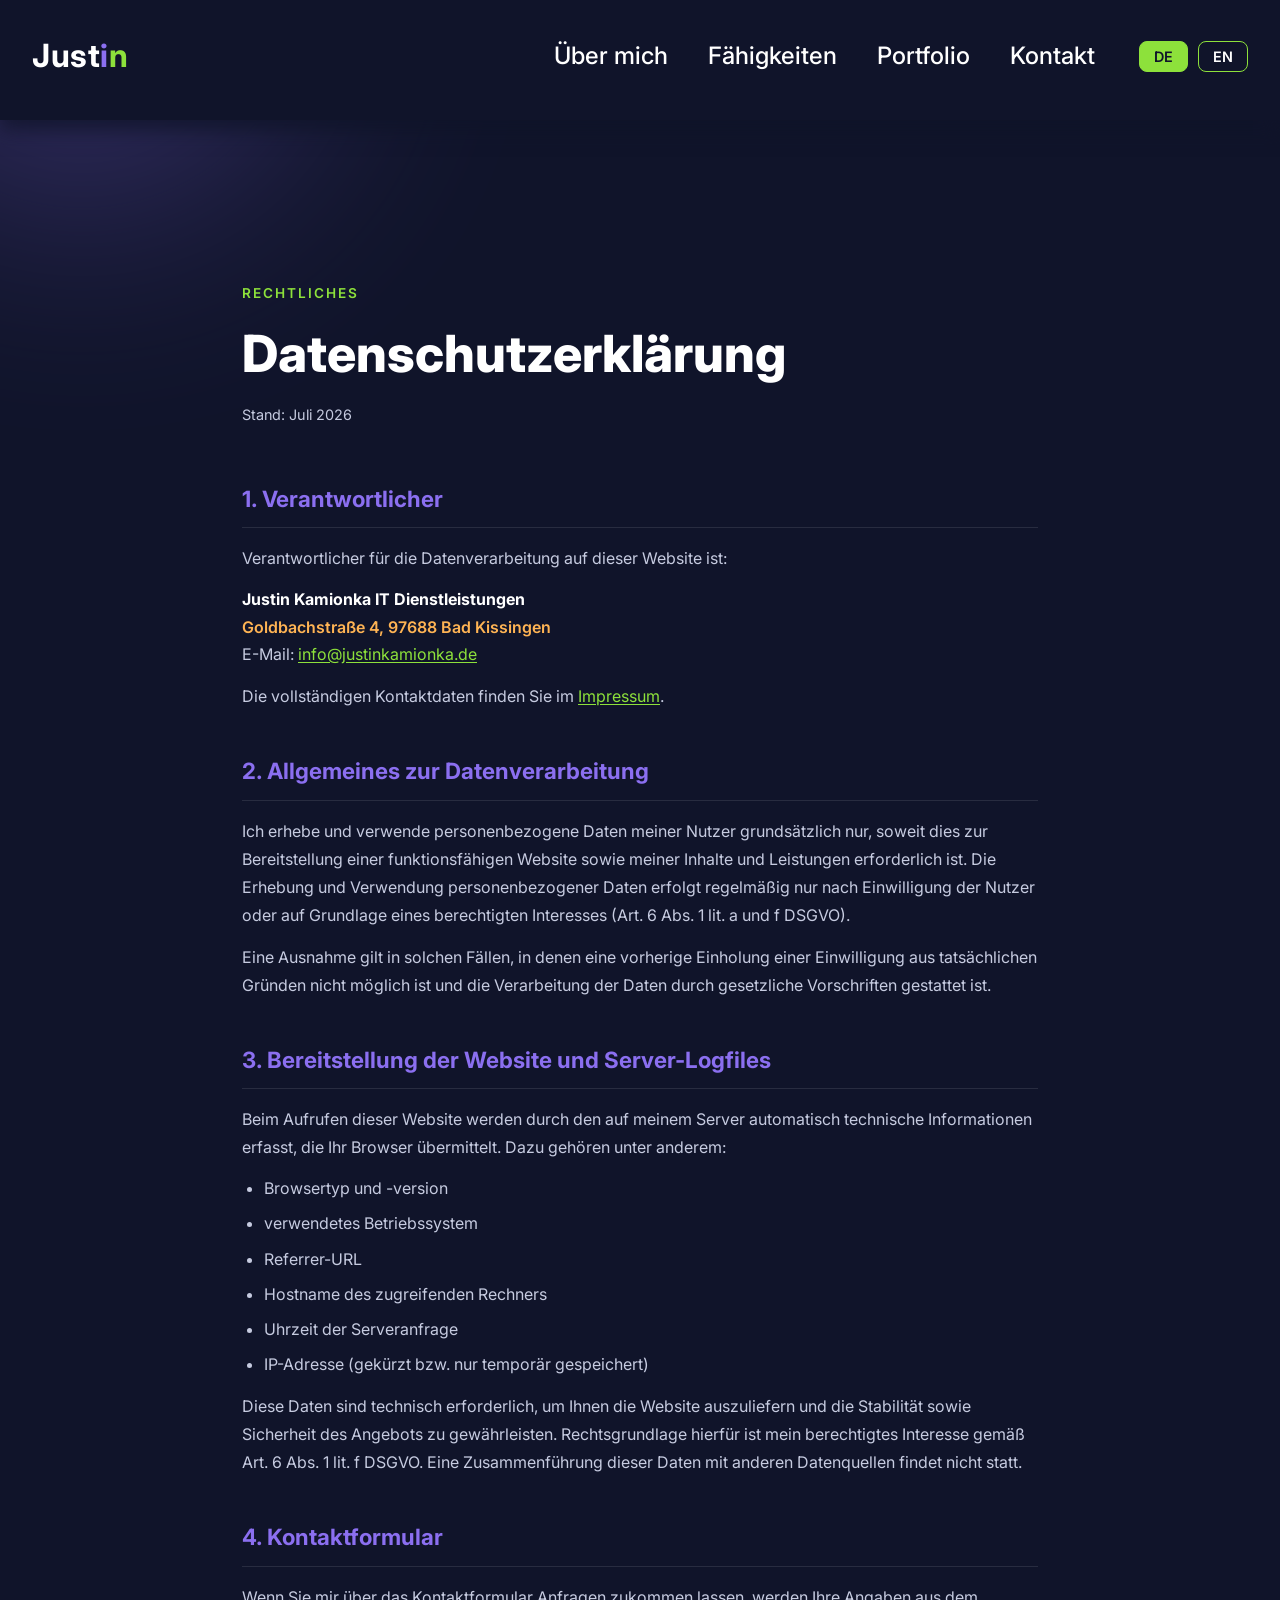
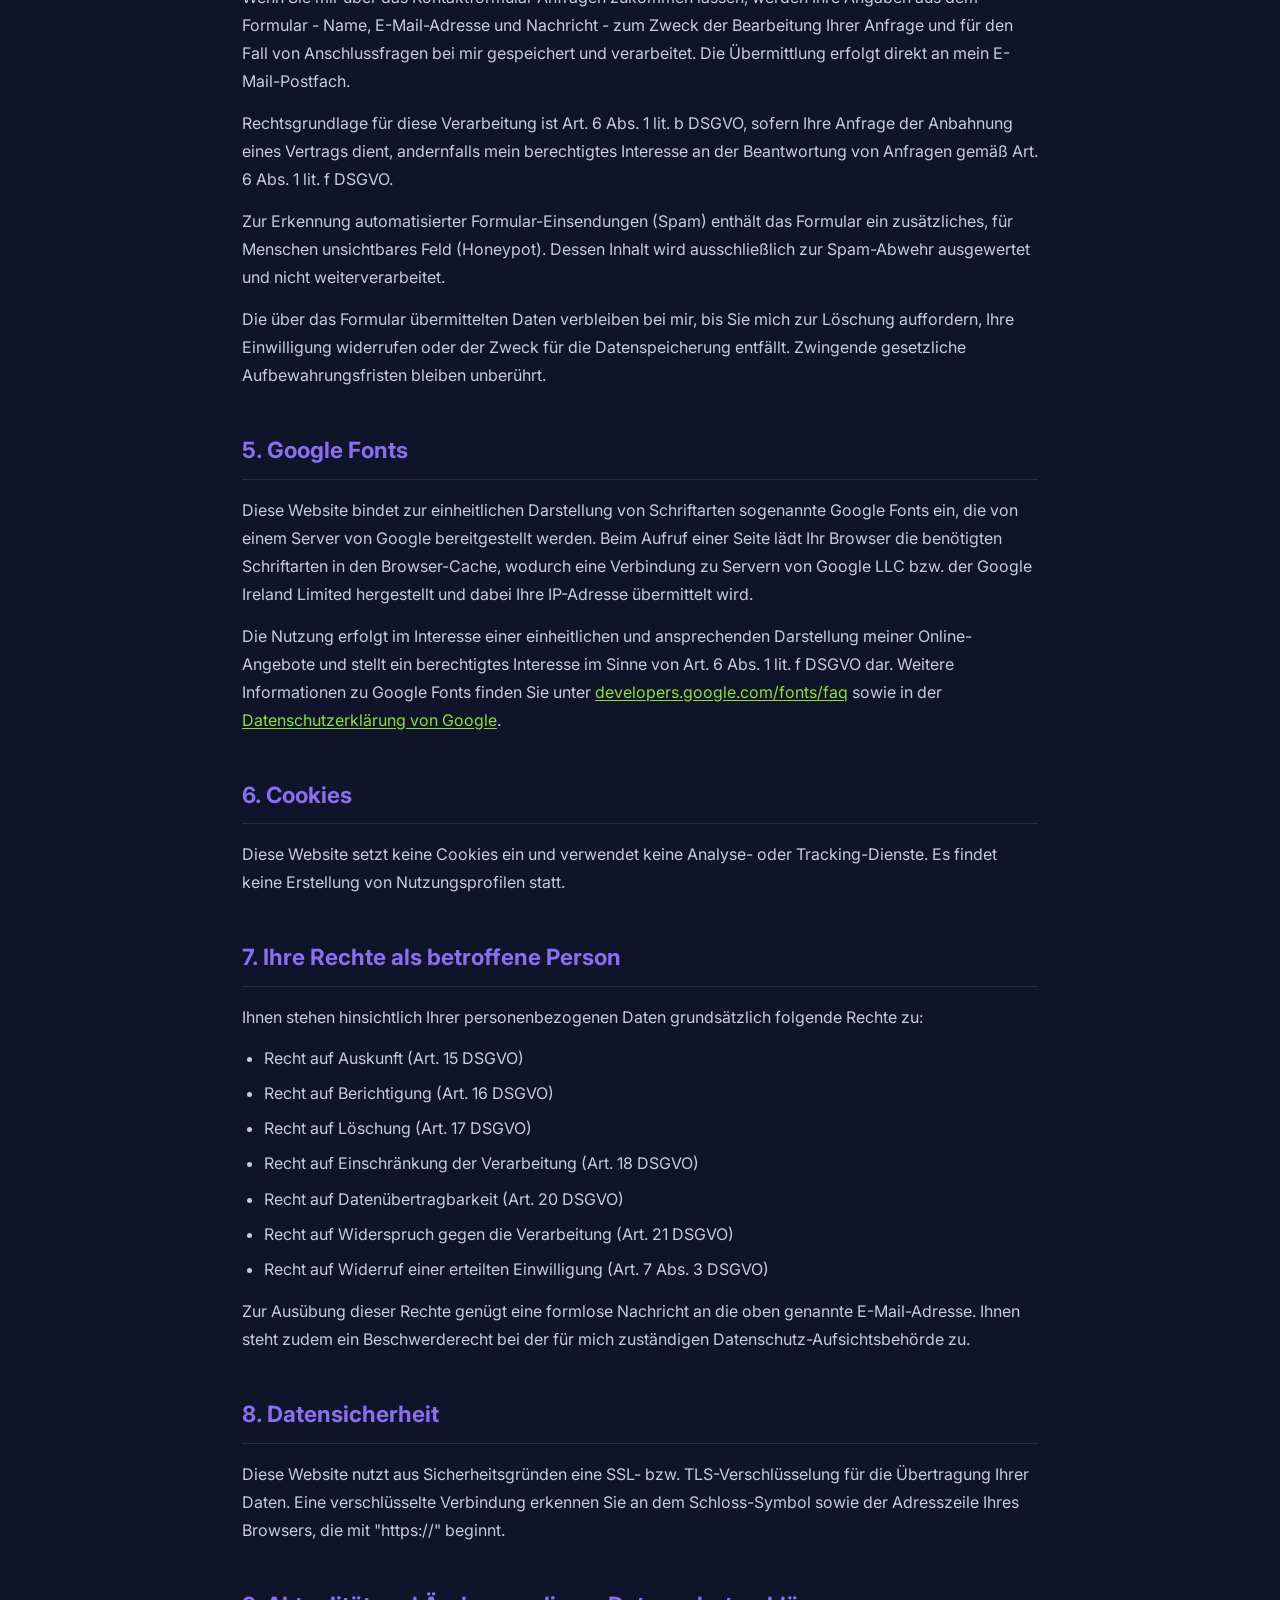
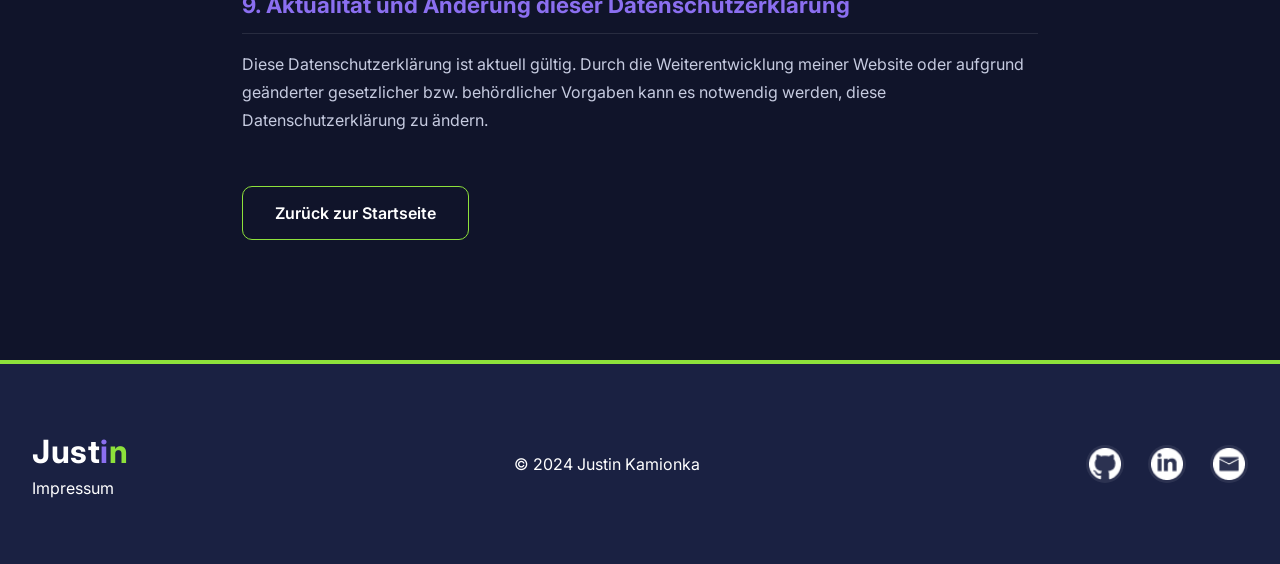
==== datenschutz.html @ 7a836f45 "Add Impressum and Datenschutz text and Layout" ====
<!doctype html>
<html lang="de">
  <head>
    <meta charset="UTF-8" />
    <meta name="viewport" content="width=device-width, initial-scale=1.0" />
    <title>Datenschutzerklärung - Justin Kamionka</title>

    <link rel="preconnect" href="https://fonts.googleapis.com" />
    <link rel="preconnect" href="https://fonts.gstatic.com" crossorigin />
    <link
      href="https://fonts.googleapis.com/css2?family=Inter:wght@400;500;600;700;800&display=swap"
      rel="stylesheet"
    />

    <link rel="stylesheet" href="./css/style.css" />
    <link rel="stylesheet" href="./css/animation.css" />
    <link rel="stylesheet" href="./css/respo.css" />
    <link rel="stylesheet" href="./css/legal.css" />

    <script src="./js/main.js" defer></script>
  </head>
  <body>
    <header class="navbar">
      <div class="container nav-inner">
        <div class="nav-left">
          <a class="logo" href="./index.html#home"
            >Just<span class="logo-i">i</span
            ><span class="logo-accent">n</span></a
          >

          <nav class="nav-links">
            <a href="./index.html#about">Über mich</a>
            <a href="./index.html#skills">Fähigkeiten</a>
            <a href="./index.html#portfolio">Portfolio</a>
            <a href="./index.html#contact">Kontakt</a>
          </nav>
        </div>

        <div class="lang-switch">
          <button class="lang-btn active" data-lang="de">DE</button>
          <button class="lang-btn" data-lang="en">EN</button>
        </div>
      </div>
    </header>

    <section class="legal">
      <div class="legal-glow"></div>

      <div class="legal-container">
        <div class="legal-header">
          <span class="legal-eyebrow">Rechtliches</span>
          <h1>Datenschutzerklärung</h1>
          <p class="legal-updated">Stand: Juli 2026</p>
        </div>

        <div class="legal-section">
          <h2>1. Verantwortlicher</h2>
          <p>Verantwortlicher für die Datenverarbeitung auf dieser Website ist:</p>
          <address class="legal-address">
            <strong>Justin Kamionka IT Dienstleistungen</strong><br />
            <span class="legal-placeholder">Goldbachstraße 4, 97688 Bad Kissingen</span><br />
            E-Mail:
            <a href="mailto:info@justinkamionka.de">info@justinkamionka.de</a>
          </address>
          <p>
            Die vollständigen Kontaktdaten finden Sie im
            <a href="./impressum.html">Impressum</a>.
          </p>
        </div>

        <div class="legal-section">
          <h2>2. Allgemeines zur Datenverarbeitung</h2>
          <p>
            Ich erhebe und verwende personenbezogene Daten meiner Nutzer
            grundsätzlich nur, soweit dies zur Bereitstellung einer
            funktionsfähigen Website sowie meiner Inhalte und Leistungen
            erforderlich ist. Die Erhebung und Verwendung personenbezogener
            Daten erfolgt regelmäßig nur nach Einwilligung der Nutzer oder auf
            Grundlage eines berechtigten Interesses (Art. 6 Abs. 1 lit. a und
            f DSGVO).
          </p>
          <p>
            Eine Ausnahme gilt in solchen Fällen, in denen eine vorherige
            Einholung einer Einwilligung aus tatsächlichen Gründen nicht
            möglich ist und die Verarbeitung der Daten durch gesetzliche
            Vorschriften gestattet ist.
          </p>
        </div>

        <div class="legal-section">
          <h2>3. Bereitstellung der Website und Server-Logfiles</h2>
          <p>
            Beim Aufrufen dieser Website werden durch den auf meinem Server
            automatisch technische Informationen erfasst, die Ihr Browser
            übermittelt. Dazu gehören unter anderem:
          </p>
          <ul>
            <li>Browsertyp und -version</li>
            <li>verwendetes Betriebssystem</li>
            <li>Referrer-URL</li>
            <li>Hostname des zugreifenden Rechners</li>
            <li>Uhrzeit der Serveranfrage</li>
            <li>IP-Adresse (gekürzt bzw. nur temporär gespeichert)</li>
          </ul>
          <p>
            Diese Daten sind technisch erforderlich, um Ihnen die Website
            auszuliefern und die Stabilität sowie Sicherheit des Angebots
            zu gewährleisten. Rechtsgrundlage hierfür ist mein berechtigtes
            Interesse gemäß Art. 6 Abs. 1 lit. f DSGVO. Eine Zusammenführung
            dieser Daten mit anderen Datenquellen findet nicht statt.
          </p>
        </div>

        <div class="legal-section">
          <h2>4. Kontaktformular</h2>
          <p>
            Wenn Sie mir über das Kontaktformular Anfragen zukommen lassen,
            werden Ihre Angaben aus dem Formular - Name, E-Mail-Adresse und
            Nachricht - zum Zweck der Bearbeitung Ihrer Anfrage und für den
            Fall von Anschlussfragen bei mir gespeichert und verarbeitet.
            Die Übermittlung erfolgt direkt an mein E-Mail-Postfach.
          </p>
          <p>
            Rechtsgrundlage für diese Verarbeitung ist Art. 6 Abs. 1 lit. b
            DSGVO, sofern Ihre Anfrage der Anbahnung eines Vertrags dient,
            andernfalls mein berechtigtes Interesse an der Beantwortung von
            Anfragen gemäß Art. 6 Abs. 1 lit. f DSGVO.
          </p>
          <p>
            Zur Erkennung automatisierter Formular-Einsendungen (Spam) enthält
            das Formular ein zusätzliches, für Menschen unsichtbares Feld
            (Honeypot). Dessen Inhalt wird ausschließlich zur Spam-Abwehr
            ausgewertet und nicht weiterverarbeitet.
          </p>
          <p>
            Die über das Formular übermittelten Daten verbleiben bei mir, bis
            Sie mich zur Löschung auffordern, Ihre Einwilligung widerrufen
            oder der Zweck für die Datenspeicherung entfällt. Zwingende
            gesetzliche Aufbewahrungsfristen bleiben unberührt.
          </p>
        </div>

        <div class="legal-section">
          <h2>5. Google Fonts</h2>
          <p>
            Diese Website bindet zur einheitlichen Darstellung von
            Schriftarten sogenannte Google Fonts ein, die von einem Server
            von Google bereitgestellt werden. Beim Aufruf einer Seite lädt
            Ihr Browser die benötigten Schriftarten in den
            Browser-Cache, wodurch eine Verbindung zu Servern von Google
            LLC bzw. der Google Ireland Limited hergestellt und dabei Ihre
            IP-Adresse übermittelt wird.
          </p>
          <p>
            Die Nutzung erfolgt im Interesse einer einheitlichen und
            ansprechenden Darstellung meiner Online-Angebote und stellt ein
            berechtigtes Interesse im Sinne von Art. 6 Abs. 1 lit. f DSGVO
            dar. Weitere Informationen zu Google Fonts finden Sie unter
            <a
              href="https://developers.google.com/fonts/faq"
              target="_blank"
              rel="noopener"
              >developers.google.com/fonts/faq</a
            >
            sowie in der
            <a
              href="https://policies.google.com/privacy"
              target="_blank"
              rel="noopener"
              >Datenschutzerklärung von Google</a
            >.
          </p>
        </div>

        <div class="legal-section">
          <h2>6. Cookies</h2>
          <p>
            Diese Website setzt keine Cookies ein und verwendet keine
            Analyse- oder Tracking-Dienste. Es findet keine Erstellung von
            Nutzungsprofilen statt.
          </p>
        </div>

        <div class="legal-section">
          <h2>7. Ihre Rechte als betroffene Person</h2>
          <p>
            Ihnen stehen hinsichtlich Ihrer personenbezogenen Daten
            grundsätzlich folgende Rechte zu:
          </p>
          <ul>
            <li>Recht auf Auskunft (Art. 15 DSGVO)</li>
            <li>Recht auf Berichtigung (Art. 16 DSGVO)</li>
            <li>Recht auf Löschung (Art. 17 DSGVO)</li>
            <li>Recht auf Einschränkung der Verarbeitung (Art. 18 DSGVO)</li>
            <li>Recht auf Datenübertragbarkeit (Art. 20 DSGVO)</li>
            <li>Recht auf Widerspruch gegen die Verarbeitung (Art. 21 DSGVO)</li>
            <li>Recht auf Widerruf einer erteilten Einwilligung (Art. 7 Abs. 3 DSGVO)</li>
          </ul>
          <p>
            Zur Ausübung dieser Rechte genügt eine formlose Nachricht an die
            oben genannte E-Mail-Adresse. Ihnen steht zudem ein
            Beschwerderecht bei der für mich zuständigen
            Datenschutz-Aufsichtsbehörde zu.
          </p>
        </div>

        <div class="legal-section">
          <h2>8. Datensicherheit</h2>
          <p>
            Diese Website nutzt aus Sicherheitsgründen eine SSL- bzw.
            TLS-Verschlüsselung für die Übertragung Ihrer Daten. Eine
            verschlüsselte Verbindung erkennen Sie an dem Schloss-Symbol
            sowie der Adresszeile Ihres Browsers, die mit "https://" beginnt.
          </p>
        </div>

        <div class="legal-section">
          <h2>9. Aktualität und Änderung dieser Datenschutzerklärung</h2>
          <p>
            Diese Datenschutzerklärung ist aktuell gültig. Durch die
            Weiterentwicklung meiner Website oder aufgrund geänderter
            gesetzlicher bzw. behördlicher Vorgaben kann es notwendig werden,
            diese Datenschutzerklärung zu ändern.
          </p>
        </div>

        <a class="btn-secondary legal-back" href="./index.html">Zurück zur Startseite</a>
      </div>
    </section>

    <div class="green-line"></div>

    <footer class="box">
      <div class="footer-logo">
        <a class="logo" href="./index.html#home"
          >Just<span class="logo-i">i</span
          ><span class="logo-accent">n</span></a
        >
        <a href="./impressum.html">Impressum</a>
      </div>
      <div class="footer-content">
        <p>&copy; 2024 Justin Kamionka</p>
      </div>
      <div class="footer-links">
        <a class="social-icon" href="https://github.com/jxstin-kamionka" target="_blank" rel="noopener noreferrer"
          ><img src="./assets/icons/GitHub.png" alt="GitHub"
        /></a>
        <a class="social-icon" href="https://www.linkedin.com/in/justin-kamionka-54734835a/" target="_blank" rel="noopener noreferrer "
          ><img src="./assets/icons/Linkedin button.png" alt="LinkedIn"
        /></a>
        <a class="social-icon" href="mailto:info@justinkamionka.de"
          ><img src="./assets/icons/Email.png" alt="E-Mail"
        /></a>
      </div>
    </footer>
  </body>
</html>
---- css/style.css ----
*,
*::before,
*::after {
  box-sizing: border-box;
  margin: 0;
  padding: 0;
}

html {
  scroll-behavior: smooth;
}

body {
  font-family: "Inter", "Segoe UI", Arial, sans-serif;
  background-color: #10142a;
  color: #ffffff;
  line-height: 1.5;
  overflow-x: hidden;
}

img {
  max-width: 100%;
  display: block;
}

a {
  text-decoration: none;
  color: inherit;
}

ul {
  list-style: none;
}

button {
  font-family: inherit;
  cursor: pointer;
  border: none;
}

/* ---------- Variables ---------- */
:root {
  --color-bg-dark: #10142a;
  --color-bg-light: #1a2142;
  --color-green: #8de13b;
  --color-purple: #8b6ff0;
  --color-white: #ffffff;
  --color-muted: #c6cbe0;
  --container-width: 1300px;
}

.container {
  width: 100%;
  max-width: var(--container-width);
  margin: 0 auto;
  padding: 0 32px;
}

/* ---------- Navbar ---------- */
.navbar {
  position: sticky;
  top: 0;
  left: 0;
  width: 100%;
  height: 120px;
  z-index: 20;
  padding: 32px 0;
  background: var(--color-bg-dark);
  box-shadow: 0px 10px 18px rgba(16, 20, 42, 0.8);
}

.nav-inner {
  display: flex;
  align-items: center;
  justify-content: space-between;
  gap: 24px;
}

.nav-left {
  display: flex;
  align-items: center;
  justify-content: space-between;
  gap: 64px;
  width: 100%;
}

.logo {
  font-size: 2rem;
  font-weight: 700;
  letter-spacing: 0.5px;
}

.logo-i {
  color: var(--color-purple);
}

.logo-accent {
  color: var(--color-green);
}

.nav-links {
  display: flex;
  align-items: center;
  gap: 40px;
}

.nav-links a {
  font-size: 1.5rem;
  font-weight: 500;
  color: var(--color-white);
  transition: color 0.2s ease;
}

.nav-links a:hover {
  color: var(--color-green);
}

.lang-switch {
  display: flex;
  align-items: center;
  gap: 10px;
  margin-left: 20px;
  height: 100%;
}

.lang-btn {
  min-width: 44px;
  padding: 6px 14px;
  border-radius: 8px;
  font-size: 0.9rem;
  font-weight: 600;
  background: transparent;
  color: var(--color-white);
  border: 1.5px solid var(--color-green);
  transition:
    background 0.2s ease,
    color 0.2s ease;
}

.lang-btn.active {
  background: var(--color-green);
  border-color: var(--color-green);
  color: #10142a;
}

/* ---------- Hero ---------- */
.hero {
  position: relative;
  height: calc(100dvh - 214px);
  width: 100vw;
  overflow: hidden;
  background: var(--color-bg-dark);
  isolation: isolate;
  box-shadow: 0px 10px 18px rgba(16, 20, 42, 0.8);
}

.hero::after {
  content: "";
  position: absolute;
  inset: 0;
  background: var(--color-bg-light);
  clip-path: url(#heroCurve);
  z-index: 1;
}

.hero-glow {
  position: absolute;
  border-radius: 50%;
  filter: blur(90px);
  z-index: 0;
  opacity: 0.85;
}

.hero-glow--purple {
  width: 400px;
  height: 380px;
  left: 4%;
  top: 28%;
  background: var(--color-purple);
}

.hero-glow--green {
  width: 380px;
  height: 380px;
  left: 20%;
  top: 30%;
  background: var(--color-green);
}

.hero-inner {
  position: relative;
  z-index: 1;
  max-width: var(--container-width);
  margin: 0 auto;
  padding: 0 32px;
  height: calc(100dvh - 120px);
  display: flex;
  align-items: center;
  gap: 40px;
}

.hero-image {
  position: relative;
  flex: 0 0 auto;
  align-self: flex-end;
  width: min(38vw, 520px);
  z-index: 0;
}

.hero-image img {
  width: 100%;
  height: auto;
  object-fit: contain;
}

.hero-content {
  display: flex;
  align-items: center;
}

.hero-text {
  display: grid;
  grid-template-columns: auto auto;
  column-gap: 28px;
}

.hero-iam {
  grid-column: 1;
  grid-row: 1 / 3;
  align-self: center;
  writing-mode: vertical-rl;
  transform: rotate(180deg);
  font-size: clamp(1.2rem, 2.4vw, 1.75rem);
  font-weight: 600;
  color: var(--color-white);
  letter-spacing: 2px;
}

.hero-split {
  display: contents;
}

.hero-text h1 {
  grid-column: 2;
  grid-row: 1;
  font-size: clamp(2.2rem, 4.2vw, 3.75rem);
  font-weight: 800;
  color: var(--color-white);
  line-height: 1.1;
  white-space: nowrap;
}

.hero-role {
  grid-column: 2;
  grid-row: 2;
  font-size: clamp(1.4rem, 2.6vw, 2.25rem);
  font-weight: 800;
  text-transform: uppercase;
  color: var(--color-purple);
  letter-spacing: 1px;
  margin-top: 6px;
}

.btn-primary {
  grid-column: 2;
  grid-row: 3;
  justify-self: center;
  display: inline-block;
  padding: 14px 32px;
  background: var(--color-green);
  color: #10142a;
  font-weight: 600;
  font-size: 1rem;
  border-radius: 10px;
  transition:
    transform 0.2s ease,
    box-shadow 0.2s ease;
}

.btn-primary:hover {
  transform: translateY(-2px);
  box-shadow: 0 10px 24px rgba(141, 225, 59, 0.35);
}

.hero-scroll {
  position: absolute;
  right: 24px;
  bottom: 32px;
  z-index: 2;
  display: flex;
  flex-direction: column;
  align-items: center;
  gap: 10px;
}

.hero-scroll span {
  writing-mode: vertical-rl;
  font-size: 0.85rem;
  letter-spacing: 2px;
  color: var(--color-muted);
}

.hero-scroll svg {
  width: 16px;
  height: 16px;
  color: var(--color-muted);
  animation: scroll-bounce 1.8s ease-in-out infinite;
}

@keyframes scroll-bounce {
  0%,
  100% {
    transform: translateY(0);
  }
  50% {
    transform: translateY(6px);
  }
}

/* ---------- Social bar ---------- */
.social-bar {
  position: relative;
  background: var(--color-bg-light);
  padding: 28px 0;
  width: 100vw;
}

.social-bar-inner {
  display: flex;
  align-items: center;
  gap: 24px;
}

.social-bar-line {
  width: 90px;
  height: 2px;
  flex: 0 0 auto;
  background: linear-gradient(90deg, var(--color-purple), transparent);
}

.social-links {
  display: flex;
  align-items: center;
  gap: 16px;
}

.social-icon {
  width: 38px;
  height: 38px;
  border-radius: 50%;
  display: flex;
  align-items: center;
  justify-content: center;
  color: var(--color-white);
  background: rgba(255, 255, 255, 0.08);
  transition:
    background 0.2s ease,
    color 0.2s ease,
    transform 0.2s ease;
}

.social-icon svg {
  width: 18px;
  height: 18px;
}

.social-icon:hover {
  background: var(--color-green);
  color: #10142a;
  transform: translateY(-2px);
}

.social-email {
  margin-left: 8px;
  color: var(--color-muted);
  font-size: 0.95rem;
  transition: color 0.2s ease;
}

.social-email:hover {
  color: var(--color-green);
}

/* ---------- About ---------- */
.about {
  background: var(--color-bg-light);
  padding: 80px 0 100px;
  width: 100vw;
}

.about-inner {
  display: flex;
  align-items: center;
  justify-content: space-between;
  gap: 60px;
}

.about-content {
  flex: 1 1 560px;
  max-width: 620px;
}

.about-content h2 {
  font-size: clamp(2.5rem, 5vw, 4rem);
  font-weight: 800;
  margin-bottom: 24px;
}

.about-lead {
  color: var(--color-muted);
  font-size: 1.05rem;
  line-height: 1.7;
  margin-bottom: 32px;
}

.about-points {
  display: flex;
  flex-direction: column;
  gap: 24px;
  list-style: none;
}

.about-points li {
  display: flex;
  align-items: flex-start;
  gap: 16px;
}

.point-icon {
  flex: 0 0 auto;
  width: 36px;
  height: 36px;
  border-radius: 50%;
  border: 1.5px solid var(--color-green);
  display: flex;
  align-items: center;
  justify-content: center;
  color: var(--color-green);
}

.point-icon svg {
  width: 18px;
  height: 18px;
}

.about-points p {
  color: var(--color-muted);
  line-height: 1.6;
}

.about-photo {
  position: relative;
  flex: 0 0 auto;
  width: min(30vw, 380px);
}

.about-photo-glow {
  position: absolute;
  inset: 3% -35%;
  background: var(--color-purple);
  filter: blur(100px);
  opacity: 0.5;
  z-index: 0;
}

.about-photo-circle {
  position: relative;
  z-index: 1;
  aspect-ratio: 1 / 1;
  border-radius: 50%;
  border: 3px solid var(--color-green);
  overflow: hidden;
}

.about-photo-circle img {
  width: 100%;
  height: 100%;
  object-fit: cover;
}

.about-photo-line {
  position: absolute;
  top: 50%;
  left: 380px;
  width: 100%;
  overflow: hidden;
  height: 2px;
  background: var(--color-green);
  z-index: 1;
}

/* ---------- Skills ---------- */
.skills {
  position: relative;
  background: var(--color-bg-light);
  padding: 100px 0;
  width: 100vw;
  overflow: hidden;
}

.skills-glow {
  position: absolute;
  left: -12%;
  bottom: -15%;
  width: 420px;
  height: 420px;
  border-radius: 50%;
  background: var(--color-green);
  filter: blur(120px);
  opacity: 0.5;
  z-index: 0;
}

.skills-inner {
  position: relative;
  z-index: 1;
  display: flex;
  align-items: flex-start;
  justify-content: space-between;
  gap: 60px;
}

.skills-grid {
  display: grid;
  grid-template-columns: repeat(4, auto);
  column-gap: 48px;
  row-gap: 48px;
}

.skill-item {
  display: flex;
  align-items: center;
  justify-content: center;
  padding-right: 48px;
  border-right: 1px solid rgba(255, 255, 255, 0.1);
}

.skill-item:nth-child(4n) {
  border-right: none;
  padding-right: 0;
}

.skill-icon {
  width: 88px;
  height: auto;
}

.skills-info {
  flex: 0 0 420px;
  max-width: 460px;
}

.skills-heading {
  display: flex;
  align-items: center;
  gap: 20px;
  margin-bottom: 28px;
}

.skills-heading h2 {
  font-size: clamp(2.2rem, 4.4vw, 3.4rem);
  font-weight: 800;
  white-space: nowrap;
}

.skills-line {
  flex: 1;
  height: 2px;
  background: linear-gradient(90deg, var(--color-purple), transparent);
}

.skills-desc {
  color: var(--color-muted);
  text-align: center;
  line-height: 1.6;
  margin-bottom: 24px;
}

.skills-cta-title {
  font-size: 1.5rem;
  font-weight: 700;
  text-align: center;
  margin-bottom: 12px;
}

.skills-cta-title .highlight {
  color: var(--color-purple);
}

.skills-btn {
  display: block;
  width: fit-content;
  margin: 24px auto 0;
}

/* ---------- Buttons ---------- */
.btn-secondary {
  display: inline-block;
  padding: 14px 32px;
  background: transparent;
  color: var(--color-white);
  font-weight: 600;
  font-size: 1rem;
  border: 1.5px solid var(--color-green);
  border-radius: 10px;
  transition:
    background 0.2s ease,
    color 0.2s ease,
    transform 0.2s ease;
}

.btn-secondary:hover {
  background: var(--color-green);
  color: #10142a;
  transform: translateY(-2px);
}

/* ---------- Portfolio ---------- */
.portfolio {
  position: relative;
  background: var(--color-bg-light);
  padding: 100px 0;
  width: 100vw;
  overflow: hidden;
}

.portfolio-glow {
  position: absolute;
  border-radius: 50%;
  filter: blur(110px);
  opacity: 0.55;
  z-index: 0;
}

.portfolio-glow--purple {
  width: 420px;
  height: 420px;
  right: -12%;
  bottom: 10%;
  background: var(--color-purple);
}

.portfolio-header {
  position: relative;
  z-index: 1;
  display: grid;
  grid-template-columns: 1fr auto 1fr;
  align-items: center;
  gap: 24px;
  margin-bottom: 20px;
}

.portfolio-header h2 {
  font-size: clamp(2.2rem, 4.4vw, 3.4rem);
  font-weight: 800;
  white-space: nowrap;
}

.portfolio-line-left {
  justify-self: end;
  width: 15vw;
  height: 2px;
  background: linear-gradient(90deg, var(--color-purple), transparent);
}

.portfolio-line {
  width: 100%;
  height: 2px;
  background: linear-gradient(90deg, transparent, var(--color-purple));
}

.portfolio-intro {
  position: relative;
  z-index: 1;
  color: var(--color-muted);
  max-width: 720px;
  margin-bottom: 80px;
}

.portfolio-list {
  position: relative;
  z-index: 1;
  display: flex;
  flex-direction: column;
  gap: 110px;
}

.portfolio-item {
  display: flex;
  align-items: center;
  justify-content: space-between;
  gap: 60px;
}

.portfolio-item--reverse {
  flex-direction: row-reverse;
}

.portfolio-image {
  flex: 0 0 auto;
  width: min(38vw, 480px);
}

.portfolio-image img {
  width: 100%;
  height: auto;
  display: block;
}

.portfolio-text {
  flex: 1 1 420px;
  max-width: 520px;
}

.portfolio-text h3 {
  font-size: clamp(1.6rem, 2.6vw, 2.2rem);
  font-weight: 800;
  color: var(--color-purple);
  margin-bottom: 12px;
}

.portfolio-stack {
  color: var(--color-green);
  font-weight: 600;
  margin-bottom: 20px;
}

.portfolio-desc {
  color: var(--color-muted);
  line-height: 1.7;
  margin-bottom: 32px;
}

.portfolio-actions {
  display: flex;
  align-items: center;
  gap: 20px;
}

/* ---------- Testimonials ---------- */
.testimonials {
  position: relative;
  background: var(--color-bg-light);
  padding: 100px 0 120px;
  width: 100vw;
  overflow: hidden;
}

.testimonials-inner {
  display: flex;
  flex-direction: column;
  align-items: center;
  gap: 48px;
}

.testimonial-card-wrap {
  position: relative;
  display: flex;
  align-items: center;
  gap: 60px;
  width: 100%;
}

.testimonial-quote {
  position: absolute;
  top: -34px;
  left: 24px;
  width: 56px;
  height: 56px;
  color: var(--color-purple);
  z-index: 2;
}

.testimonial-card {
  position: relative;
  flex: 1 1 640px;
  max-width: 760px;
  padding: 48px 56px;
  border: 2px solid var(--color-green);
  border-radius: 20px;
}

.testimonial-quote-text {
  font-size: 1.15rem;
  line-height: 1.7;
  color: var(--color-white);
  margin-bottom: 28px;
}

.testimonial-divider {
  display: block;
  width: 260px;
  height: 2px;
  background: var(--color-purple);
  margin-bottom: 16px;
}

.testimonial-author {
  color: var(--color-muted);
  font-weight: 500;
}

.testimonial-photo {
  position: relative;
  flex: 0 0 auto;
  width: min(20vw, 220px);
}

.testimonial-photo-circle {
  position: relative;
  z-index: 1;
  aspect-ratio: 1 / 1;
  border-radius: 50%;
  border: 3px solid var(--color-purple);
  display: flex;
  align-items: center;
  justify-content: center;
  color: var(--color-muted);
  background: var(--color-bg-light);
}

.testimonial-photo-circle svg {
  width: 40%;
  height: 40%;
}

.testimonial-photo-line {
  position: absolute;
  top: 50%;
  right: -80px;
  width: 80px;
  height: 2px;
  background: var(--color-green);
  z-index: 1;
}

.testimonial-nav {
  display: flex;
  align-items: center;
  gap: 24px;
}

.testimonial-arrow {
  width: 36px;
  height: 36px;
  border-radius: 50%;
  display: flex;
  align-items: center;
  justify-content: center;
  color: var(--color-green);
  background: transparent;
  transition:
    background 0.2s ease,
    color 0.2s ease;
}

.testimonial-arrow svg {
  width: 18px;
  height: 18px;
}

.testimonial-arrow:hover {
  background: var(--color-green);
  color: #10142a;
}

.testimonial-dots {
  display: flex;
  align-items: center;
  gap: 10px;
}

.testimonial-dot {
  width: 10px;
  height: 10px;
  border-radius: 50%;
  background: transparent;
  border: 1.5px solid var(--color-purple);
  padding: 0;
  transition: background 0.2s ease;
}

.testimonial-dot.active {
  background: var(--color-green);
  border-color: var(--color-green);
}

/* ---------- Contact ---------- */
.sr-only {
  position: absolute;
  width: 1px;
  height: 1px;
  padding: 0;
  margin: -1px;
  overflow: hidden;
  clip: rect(0, 0, 0, 0);
  white-space: nowrap;
  border: 0;
}

.contact {
  position: relative;
  background: var(--color-bg-light);
  padding: 100px 0 140px;
  width: 100vw;
  overflow: hidden;
}

.contact-glow {
  position: absolute;
  left: -12%;
  bottom: -18%;
  width: 460px;
  height: 460px;
  border-radius: 50%;
  background: var(--color-purple);
  filter: blur(130px);
  opacity: 0.55;
  z-index: 0;
}

.contact-header {
  position: relative;
  z-index: 1;
  display: flex;
  align-items: center;
  gap: 40px;
  margin-bottom: 64px;
}

.contact-line {
  flex: 1;
  height: 2px;
  background: var(--color-purple);
}

.contact-header h2 {
  flex: 0 0 auto;
  font-size: clamp(2.5rem, 5vw, 4rem);
  font-weight: 800;
  white-space: nowrap;
}

.contact-inner {
  position: relative;
  z-index: 1;
  display: flex;
  align-items: flex-start;
  justify-content: space-between;
  gap: 80px;
}

.contact-text {
  flex: 1 1 380px;
  max-width: 460px;
}

.contact-text h3 {
  font-size: clamp(1.5rem, 2.4vw, 1.9rem);
  font-weight: 800;
  margin-bottom: 20px;
}

.contact-text p {
  color: var(--color-muted);
  line-height: 1.7;
  margin-bottom: 20px;
}

.contact-cta strong {
  color: var(--color-white);
}

.contact-form {
  flex: 1 1 480px;
  max-width: 600px;
  display: flex;
  flex-direction: column;
  gap: 24px;
}

.contact-honeypot {
  position: absolute;
  left: -9999px;
  width: 1px;
  height: 1px;
  opacity: 0;
}

.contact-field {
  position: relative;
}

.contact-field input,
.contact-field textarea {
  width: 100%;
  background: transparent;
  border: 1.5px solid var(--color-purple);
  border-radius: 10px;
  padding: 16px 48px 16px 20px;
  color: var(--color-white);
  font-family: inherit;
  font-size: 1rem;
  transition: border-color 0.2s ease;
}

.contact-field input::placeholder,
.contact-field textarea::placeholder {
  color: var(--color-muted);
}

.contact-field input:focus,
.contact-field textarea:focus {
  outline: none;
  border-color: var(--color-green);
}

.contact-field--textarea textarea {
  min-height: 180px;
  resize: vertical;
}

.contact-field-icon {
  display: none;
  position: absolute;
  top: 17px;
  right: 16px;
  width: 22px;
  height: 22px;
  color: #ff5c5c;
}

.contact-field-error {
  display: none;
  margin-top: 8px;
  color: #ff5c5c;
  font-size: 0.85rem;
}

.contact-field.has-error input,
.contact-field.has-error textarea {
  border-color: #ff5c5c;
}

.contact-field.has-error .contact-field-icon,
.contact-field.has-error .contact-field-error {
  display: block;
}

.contact-checkbox {
  display: flex;
  align-items: flex-start;
  gap: 10px;
  color: var(--color-muted);
  font-size: 0.9rem;
  line-height: 1.5;
}

.contact-checkbox input {
  flex: 0 0 auto;
  width: 18px;
  height: 18px;
  margin-top: 2px;
  accent-color: var(--color-green);
}

.contact-checkbox a {
  color: var(--color-purple);
  text-decoration: underline;
}

.contact-checkbox a:hover {
  color: var(--color-green);
}

.contact-submit {
  width: fit-content;
}

.contact-submit:disabled {
  background: rgba(255, 255, 255, 0.15);
  color: rgba(255, 255, 255, 0.5);
  cursor: not-allowed;
  box-shadow: none;
}

.contact-submit:disabled:hover {
  transform: none;
  box-shadow: none;
}

.contact-feedback {
  min-height: 1.2em;
  font-size: 0.9rem;
}

.contact-feedback.is-success {
  color: var(--color-green);
}

.contact-feedback.is-error {
  color: #ff8a8a;
}

.scroll-top {
  position: fixed;
  right: 32px;
  bottom: 32px;
  z-index: 30;
  width: 48px;
  height: 48px;
  border-radius: 50%;
  display: flex;
  align-items: center;
  justify-content: center;
  background: var(--color-bg-dark);
  border: 1.5px solid var(--color-muted);
  color: var(--color-white);
  opacity: 0;
  visibility: hidden;
  transform: translateY(10px);
  transition:
    opacity 0.25s ease,
    transform 0.25s ease,
    visibility 0.25s ease,
    border-color 0.2s ease,
    color 0.2s ease;
}

.scroll-top svg {
  width: 20px;
  height: 20px;
}

.scroll-top.visible {
  opacity: 1;
  visibility: visible;
  transform: translateY(0);
}

.scroll-top:hover {
  border-color: var(--color-green);
  color: var(--color-green);
}

.green-line {
  position: relative;
  width: 100vw;
  height: 4px;
  background: var(--color-green);
  z-index: 1;
}

footer {
  position: relative;
  background: var(--color-bg-light);
  padding: 32px;
  width: 100vw;
  height: 200px;
  display: flex;
  justify-content: space-between;
  align-items: center;
}

.footer-links {
  display: flex;
  align-items: center;
  gap: 24px;
}

.footer-links img {
  width: 32px;
  height: 32px;
}

.footer-logo {
  display: flex;
  flex-direction: column;
}
---- css/animation.css ----
/* Der Ausgangszustand des Elements vor der Animation */
.box {
  opacity: 0;
  transform: opacity(0) translateY(20px); /* Startet leicht nach unten verschoben */
  transition: all 0.3s ease-out; /* Sorgt für ein sanftes Einblenden */
}

/* Die Klasse, die später per JavaScript hinzugefügt wird */
.box.sichtbar {
  opacity: 1;
  transform: translateY(0);
}
---- css/respo.css ----
/* ---------- Responsive ---------- */
@media (max-width: 900px) {
  .nav-links {
    display: none;
  }

  .hero-inner {
    flex-direction: column;
    justify-content: flex-end;
    text-align: center;
    padding-top: 140px;
    gap: 24px;
  }

  .hero-image {
    width: min(60vw, 320px);
    align-self: center;
  }

  .hero-image img {
    border-radius: 20px;
  }

  .hero-text {
    grid-template-columns: 1fr;
    justify-items: center;
    row-gap: 8px;
  }

  .hero-iam {
    grid-column: 1;
    grid-row: 1;
    writing-mode: horizontal-tb;
    transform: none;
  }

  .hero-text h1 {
    grid-row: 2;
    white-space: normal;
  }

  .hero-role {
    grid-row: 3;
  }

  .btn-primary {
    grid-row: 4;
  }

  .hero-scroll {
    display: none;
  }

  .about-inner {
    flex-direction: column-reverse;
    text-align: center;
  }

  .about-points li {
    text-align: left;
  }

  .skills-inner {
    flex-direction: column;
    align-items: center;
  }

  .skills-grid {
    grid-template-columns: repeat(3, auto);
    justify-content: center;
  }

  .skill-item:nth-child(4n) {
    border-right: 1px solid rgba(255, 255, 255, 0.1);
    padding-right: 48px;
  }

  .skill-item:nth-child(3n) {
    border-right: none;
    padding-right: 0;
  }

  .skills-info {
    flex: none;
    max-width: 100%;
    text-align: center;
  }

  .skills-heading {
    justify-content: center;
  }

  .skills-heading h2 {
    white-space: normal;
  }

  .portfolio-header {
    gap: 16px;
  }

  .portfolio-item,
  .portfolio-item--reverse {
    flex-direction: column;
  }

  .portfolio-image {
    width: min(80vw, 420px);
  }

  .portfolio-text {
    max-width: 100%;
    text-align: center;
  }

  .portfolio-actions {
    justify-content: center;
  }

  .testimonial-card-wrap {
    flex-direction: column;
    gap: 32px;
  }

  .testimonial-card {
    max-width: 100%;
    padding: 40px 28px;
  }

  .testimonial-photo {
    width: min(40vw, 180px);
  }

  .testimonial-photo-line {
    display: none;
  }

  .contact-header {
    gap: 20px;
  }

  .contact-header h2 {
    white-space: normal;
  }

  .contact-inner {
    flex-direction: column;
    text-align: center;
  }

  .contact-text {
    max-width: 100%;
  }

  .contact-checkbox {
    text-align: left;
  }

  .contact-submit {
    margin: 0 auto;
  }

  .scroll-top {
    right: 20px;
    bottom: 20px;
  }
}

@media (max-width: 520px) {
  .navbar {
    padding: 20px 0;
  }

  .container {
    padding: 0 20px;
  }
}
---- css/legal.css ----
/* ---------- Legal pages (Impressum / Datenschutz) ---------- */
.legal {
  position: relative;
  background: var(--color-bg-dark);
  padding: 160px 0 120px;
  width: 100vw;
  min-height: 60vh;
  overflow: hidden;
}

.legal-glow {
  position: absolute;
  left: -10%;
  top: -10%;
  width: 420px;
  height: 420px;
  border-radius: 50%;
  background: var(--color-purple);
  filter: blur(130px);
  opacity: 0.35;
  z-index: 0;
}

.legal-container {
  position: relative;
  z-index: 1;
  width: 100%;
  max-width: 860px;
  margin: 0 auto;
  padding: 0 32px;
}

.legal-header {
  margin-bottom: 56px;
}

.legal-eyebrow {
  display: inline-block;
  color: var(--color-green);
  font-weight: 600;
  font-size: 0.85rem;
  letter-spacing: 2px;
  text-transform: uppercase;
  margin-bottom: 12px;
}

.legal-header h1 {
  font-size: clamp(2.2rem, 4.4vw, 3.2rem);
  font-weight: 800;
  margin-bottom: 12px;
}

.legal-updated {
  color: var(--color-muted);
  font-size: 0.9rem;
}

.legal-section {
  margin-bottom: 44px;
}

.legal-section h2 {
  font-size: 1.4rem;
  font-weight: 700;
  color: var(--color-purple);
  padding-bottom: 12px;
  margin-bottom: 16px;
  border-bottom: 1px solid rgba(255, 255, 255, 0.1);
}

.legal-section h3 {
  font-size: 1.05rem;
  font-weight: 700;
  color: var(--color-white);
  margin: 20px 0 8px;
}

.legal-section p {
  color: var(--color-muted);
  line-height: 1.75;
  margin-bottom: 14px;
}

.legal-section ul {
  list-style: disc;
  padding-left: 22px;
  margin-bottom: 14px;
}

.legal-section li {
  color: var(--color-muted);
  line-height: 1.7;
  margin-bottom: 8px;
}

.legal-section a {
  color: var(--color-green);
  text-decoration: underline;
  text-underline-offset: 2px;
  transition: color 0.2s ease;
}

.legal-section a:hover {
  color: var(--color-purple);
}

.legal-address {
  color: var(--color-muted);
  line-height: 1.7;
  font-style: normal;
  margin-bottom: 14px;
}

.legal-address strong {
  color: var(--color-white);
}

.legal-placeholder {
  color: #ffb454;
  font-weight: 600;
}

.legal-back {
  display: inline-block;
  margin-top: 8px;
}

@media (max-width: 900px) {
  .legal {
    padding: 130px 0 90px;
  }

  .legal-container {
    padding: 0 20px;
  }

  .legal-header {
    margin-bottom: 40px;
  }
}

@media (max-width: 520px) {
  .legal-section h2 {
    font-size: 1.2rem;
  }
}
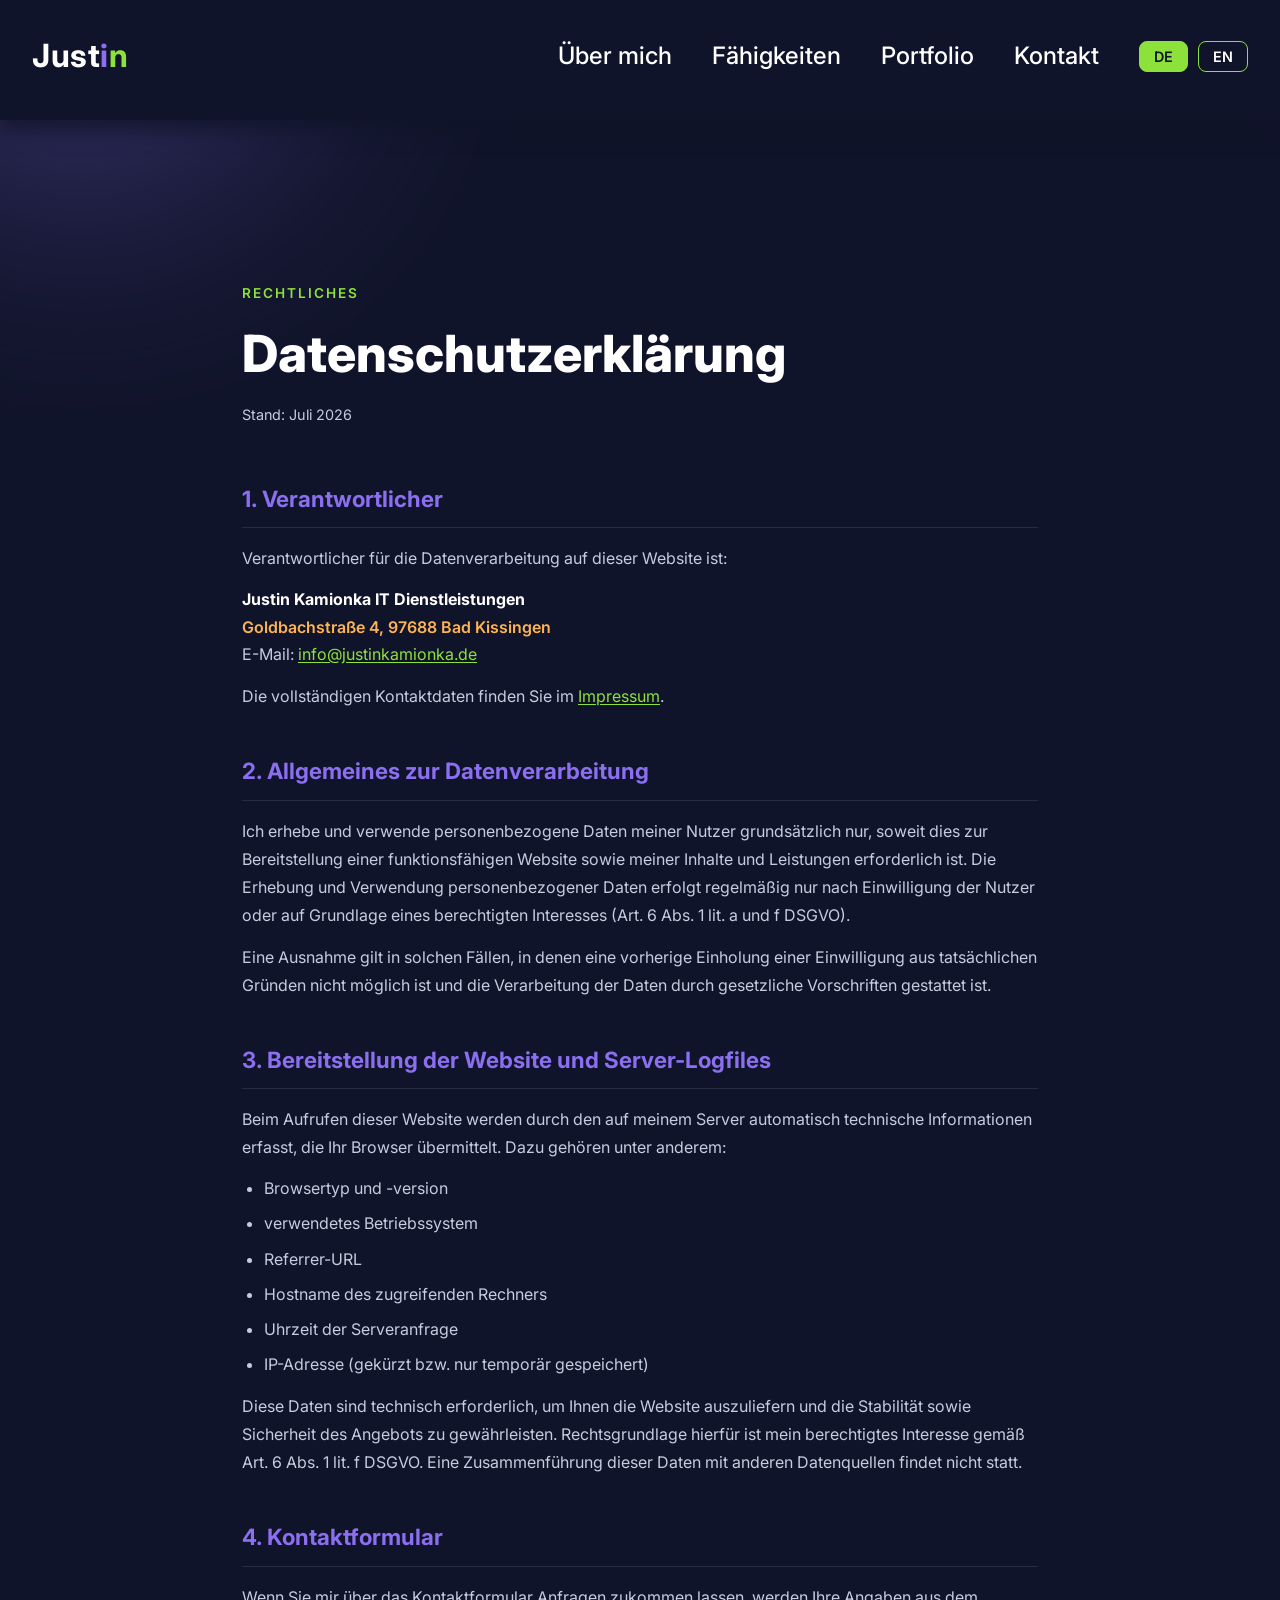
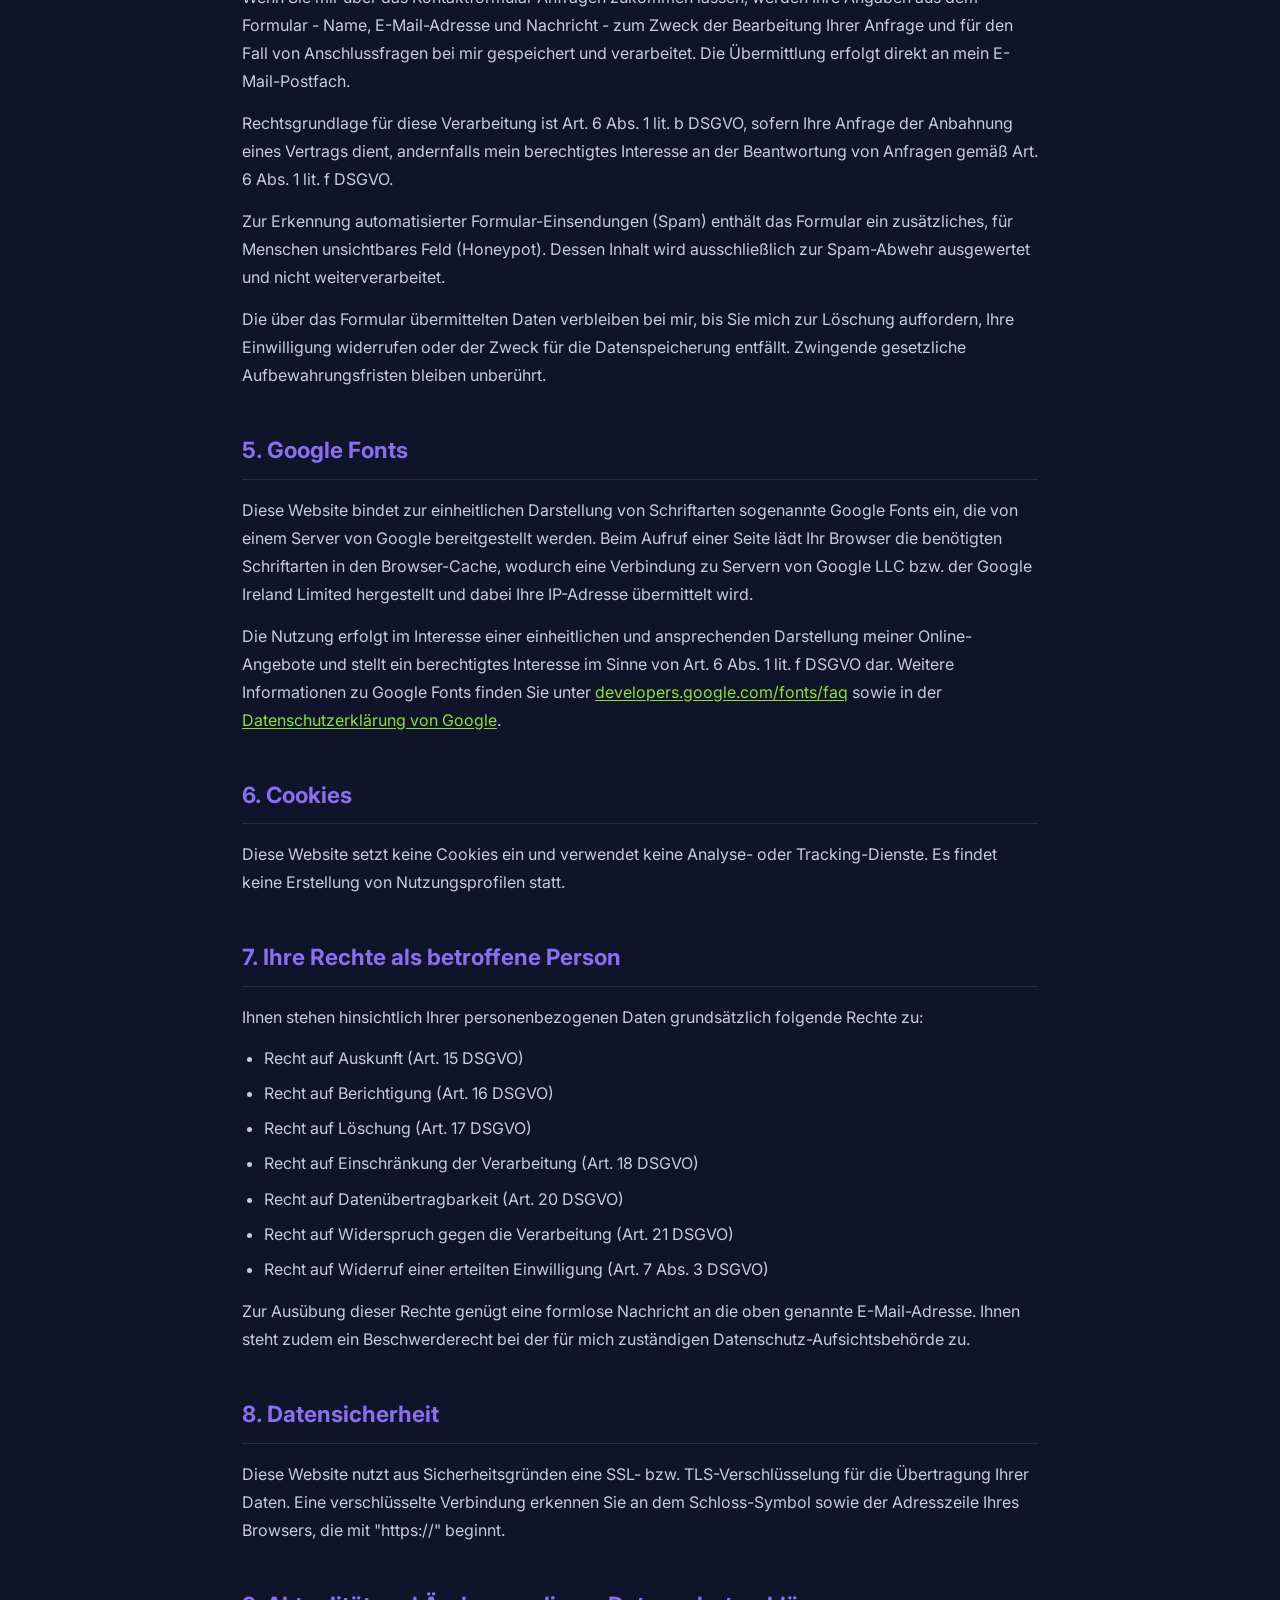
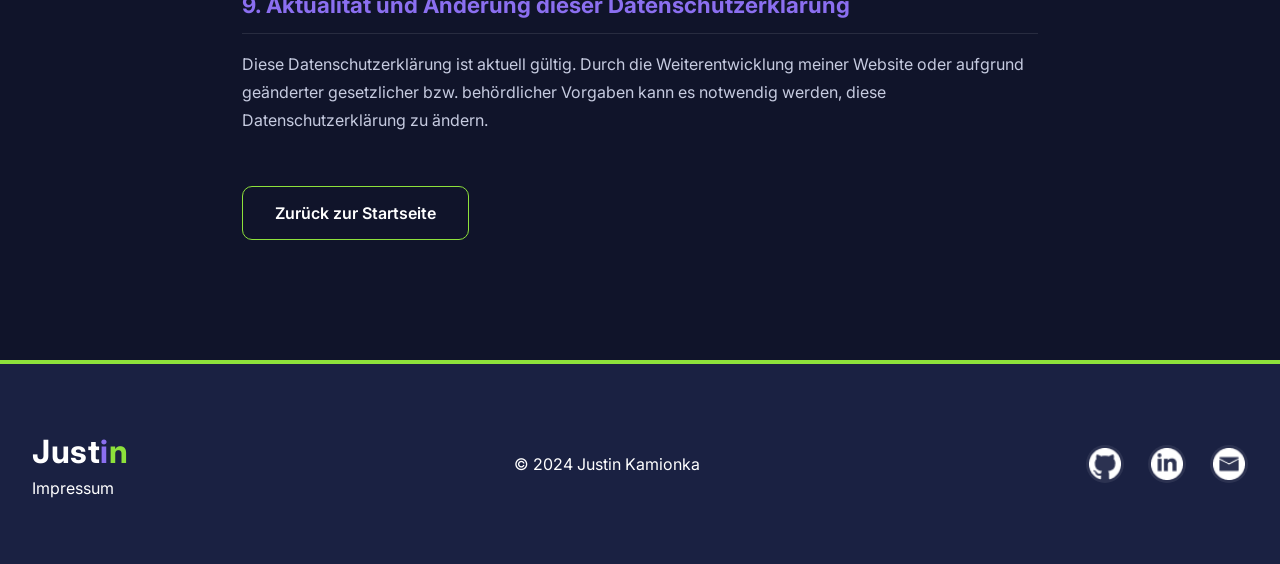
==== commit 9e8f199e: "Add Laptop on Projekts" ====
--- a/datenschutz.html
+++ b/datenschutz.html
@@ -22,24 +22,54 @@
   <body>
     <header class="navbar">
       <div class="container nav-inner">
-        <div class="nav-left">
-          <a class="logo" href="./index.html#home"
-            >Just<span class="logo-i">i</span
-            ><span class="logo-accent">n</span></a
-          >
-
+        <a class="logo" href="./index.html#home"
+          >Just<span class="logo-i">i</span
+          ><span class="logo-accent">n</span></a
+        >
+
+        <div class="nav-menu" id="navMenu">
           <nav class="nav-links">
             <a href="./index.html#about">Über mich</a>
             <a href="./index.html#skills">Fähigkeiten</a>
             <a href="./index.html#portfolio">Portfolio</a>
             <a href="./index.html#contact">Kontakt</a>
           </nav>
-        </div>
-
-        <div class="lang-switch">
-          <button class="lang-btn active" data-lang="de">DE</button>
-          <button class="lang-btn" data-lang="en">EN</button>
-        </div>
+
+          <div class="lang-switch">
+            <button class="lang-btn active" data-lang="de">DE</button>
+            <button class="lang-btn" data-lang="en">EN</button>
+          </div>
+        </div>
+
+        <button
+          class="nav-toggle"
+          id="navToggle"
+          type="button"
+          aria-label="Menü öffnen"
+          aria-expanded="false"
+          aria-controls="navMenu"
+        >
+          <svg
+            class="nav-toggle-icon nav-toggle-icon--open"
+            viewBox="0 0 24 24"
+            fill="none"
+            stroke="currentColor"
+            stroke-width="1.8"
+            stroke-linecap="round"
+          >
+            <path d="M4 7h16M4 12h16M4 17h16" />
+          </svg>
+          <svg
+            class="nav-toggle-icon nav-toggle-icon--close"
+            viewBox="0 0 24 24"
+            fill="none"
+            stroke="currentColor"
+            stroke-width="1.8"
+            stroke-linecap="round"
+          >
+            <path d="M6 6l12 12M18 6L6 18" />
+          </svg>
+        </button>
       </div>
     </header>
 
--- a/css/style.css
+++ b/css/style.css
@@ -76,14 +76,6 @@
   gap: 24px;
 }
 
-.nav-left {
-  display: flex;
-  align-items: center;
-  justify-content: space-between;
-  gap: 64px;
-  width: 100%;
-}
-
 .logo {
   font-size: 2rem;
   font-weight: 700;
@@ -96,6 +88,12 @@
 
 .logo-accent {
   color: var(--color-green);
+}
+
+.nav-menu {
+  display: flex;
+  align-items: center;
+  gap: 40px;
 }
 
 .nav-links {
@@ -119,8 +117,46 @@
   display: flex;
   align-items: center;
   gap: 10px;
-  margin-left: 20px;
   height: 100%;
+}
+
+.nav-toggle {
+  position: relative;
+  z-index: 30;
+  display: none;
+  width: 40px;
+  height: 40px;
+  align-items: center;
+  justify-content: center;
+  flex: 0 0 auto;
+  background: transparent;
+  color: var(--color-white);
+  transition: color 0.2s ease;
+}
+
+.nav-toggle:hover {
+  color: var(--color-green);
+}
+
+.nav-toggle-icon {
+  width: 24px;
+  height: 24px;
+}
+
+.nav-toggle-icon--close {
+  display: none;
+}
+
+.nav-toggle.is-open .nav-toggle-icon--open {
+  display: none;
+}
+
+.nav-toggle.is-open .nav-toggle-icon--close {
+  display: block;
+}
+
+body.nav-open-lock {
+  overflow: hidden;
 }
 
 .lang-btn {
@@ -147,7 +183,7 @@
 .hero {
   position: relative;
   height: calc(100dvh - 214px);
-  width: 100vw;
+  width: 100%;
   overflow: hidden;
   background: var(--color-bg-dark);
   isolation: isolate;
@@ -322,7 +358,7 @@
   position: relative;
   background: var(--color-bg-light);
   padding: 28px 0;
-  width: 100vw;
+  width: 100%;
 }
 
 .social-bar-inner {
@@ -385,7 +421,7 @@
 .about {
   background: var(--color-bg-light);
   padding: 80px 0 100px;
-  width: 100vw;
+  width: 100%;
 }
 
 .about-inner {
@@ -494,7 +530,7 @@
   position: relative;
   background: var(--color-bg-light);
   padding: 100px 0;
-  width: 100vw;
+  width: 100%;
   overflow: hidden;
 }
 
@@ -620,7 +656,7 @@
   position: relative;
   background: var(--color-bg-light);
   padding: 100px 0;
-  width: 100vw;
+  width: 100%;
   overflow: hidden;
 }
 
@@ -697,14 +733,29 @@
 }
 
 .portfolio-image {
+  position: relative;
   flex: 0 0 auto;
   width: min(38vw, 480px);
 }
 
-.portfolio-image img {
+.portfolio-laptop {
   width: 100%;
   height: auto;
   display: block;
+  pointer-events: none;
+  user-select: none;
+}
+
+.portfolio-screenshot {
+  position: absolute;
+  left: 25.3%;
+  top: 27.8%;
+  width: 49.2%;
+  height: 28.9%;
+  display: block;
+  object-fit: cover;
+  object-position: top center;
+  border-radius: 3px;
 }
 
 .portfolio-text {
@@ -733,6 +784,7 @@
 
 .portfolio-actions {
   display: flex;
+  flex-wrap: wrap;
   align-items: center;
   gap: 20px;
 }
@@ -742,7 +794,7 @@
   position: relative;
   background: var(--color-bg-light);
   padding: 100px 0 120px;
-  width: 100vw;
+  width: 100%;
   overflow: hidden;
 }
 
@@ -790,6 +842,7 @@
 .testimonial-divider {
   display: block;
   width: 260px;
+  max-width: 100%;
   height: 2px;
   background: var(--color-purple);
   margin-bottom: 16px;
@@ -902,7 +955,7 @@
   position: relative;
   background: var(--color-bg-light);
   padding: 100px 0 140px;
-  width: 100vw;
+  width: 100%;
   overflow: hidden;
 }
 
@@ -1145,7 +1198,7 @@
 
 .green-line {
   position: relative;
-  width: 100vw;
+  width: 100%;
   height: 4px;
   background: var(--color-green);
   z-index: 1;
@@ -1155,7 +1208,7 @@
   position: relative;
   background: var(--color-bg-light);
   padding: 32px;
-  width: 100vw;
+  width: 100%;
   height: 200px;
   display: flex;
   justify-content: space-between;
--- a/css/respo.css
+++ b/css/respo.css
@@ -1,61 +1,151 @@
 /* ---------- Responsive ---------- */
+@media (min-width: 1440px) {
+  .widescreen {
+    max-width: 1440px;
+    margin: 0 auto;
+  }
+}
+
 @media (max-width: 900px) {
+  .nav-toggle {
+    display: flex;
+  }
+
+  .nav-menu {
+    position: fixed;
+    inset: 0;
+    top: 120px;
+    z-index: 25;
+    flex-direction: column;
+    justify-content: flex-start;
+    align-items: center;
+    gap: 32px;
+    padding-top: 56px;
+    background: rgba(16, 20, 42, 0.94);
+    opacity: 0;
+    visibility: hidden;
+    transform: translateY(-16px);
+    transition:
+      opacity 0.25s ease,
+      transform 0.25s ease,
+      visibility 0.25s ease;
+  }
+
+  .nav-menu.is-open {
+    opacity: 1;
+    visibility: visible;
+    transform: translateY(0);
+  }
+
   .nav-links {
-    display: none;
+    flex-direction: column;
+    align-items: center;
+    gap: 32px;
+  }
+
+  .nav-links a {
+    font-size: 1.6rem;
+  }
+
+  .nav-menu .lang-switch {
+    gap: 10px;
+  }
+
+  .nav-menu .lang-btn {
+    border: none;
+    background: transparent;
+    padding: 2px 4px;
+    font-size: 1.05rem;
+    color: var(--color-muted);
+  }
+
+  .nav-menu .lang-btn.active {
+    background: transparent;
+    color: var(--color-green);
+  }
+
+  footer {
+    flex-direction: column;
+    height: auto;
+    gap: 24px;
+    padding: 40px 20px;
+    text-align: center;
+  }
+
+  .footer-logo {
+    align-items: center;
+  }
+
+  .footer-links {
+    justify-content: center;
+  }
+
+  .skill-item {
+    border-right: none;
+    padding-right: 0;
+  }
+
+  .hero {
+    height: auto;
+    min-height: calc(100dvh - 214px);
   }
 
   .hero-inner {
+    height: auto;
     flex-direction: column;
     justify-content: flex-end;
     text-align: center;
     padding-top: 140px;
+    padding-bottom: 60px;
     gap: 24px;
   }
 
   .hero-image {
-    width: min(60vw, 320px);
+    width: min(70vw, 340px);
     align-self: center;
   }
 
-  .hero-image img {
-    border-radius: 20px;
-  }
-
   .hero-text {
-    grid-template-columns: 1fr;
-    justify-items: center;
-    row-gap: 8px;
+    column-gap: 16px;
   }
 
   .hero-iam {
-    grid-column: 1;
-    grid-row: 1;
-    writing-mode: horizontal-tb;
-    transform: none;
+    font-size: 1.1rem;
   }
 
   .hero-text h1 {
-    grid-row: 2;
     white-space: normal;
-  }
-
-  .hero-role {
-    grid-row: 3;
-  }
-
-  .btn-primary {
-    grid-row: 4;
   }
 
   .hero-scroll {
     display: none;
   }
 
+  .social-bar-inner {
+    flex-wrap: wrap;
+    justify-content: center;
+    row-gap: 16px;
+  }
+
+  .social-links {
+    flex-wrap: wrap;
+    justify-content: center;
+    row-gap: 12px;
+  }
+
+  .social-email {
+    margin-left: 0;
+  }
+
   .about-inner {
     flex-direction: column-reverse;
     text-align: center;
   }
 
+  .about-photo-line {
+    display: none;
+  }
+
   .about-points li {
     text-align: left;
   }
@@ -70,16 +160,6 @@
     justify-content: center;
   }
 
-  .skill-item:nth-child(4n) {
-    border-right: 1px solid rgba(255, 255, 255, 0.1);
-    padding-right: 48px;
-  }
-
-  .skill-item:nth-child(3n) {
-    border-right: none;
-    padding-right: 0;
-  }
-
   .skills-info {
     flex: none;
     max-width: 100%;
@@ -118,7 +198,11 @@
 
   .testimonial-card-wrap {
     flex-direction: column;
-    gap: 32px;
+    gap: 44px;
+  }
+
+  .testimonial-photo {
+    order: -1;
   }
 
   .testimonial-card {
@@ -173,4 +257,36 @@
   .container {
     padding: 0 20px;
   }
-}
+
+  .legal-container {
+    padding: 0 20px;
+  }
+}
+
+@media (max-width: 420px) {
+  .skills-grid {
+    column-gap: 18px;
+    row-gap: 24px;
+  }
+
+  .skill-icon {
+    width: 58px;
+  }
+
+  .hero-image {
+    width: min(70vw, 260px);
+  }
+
+  .portfolio-image {
+    width: min(90vw, 340px);
+  }
+
+  .testimonial-photo {
+    width: min(45vw, 150px);
+  }
+
+  .contact-field input,
+  .contact-field textarea {
+    padding: 14px 40px 14px 16px;
+  }
+}
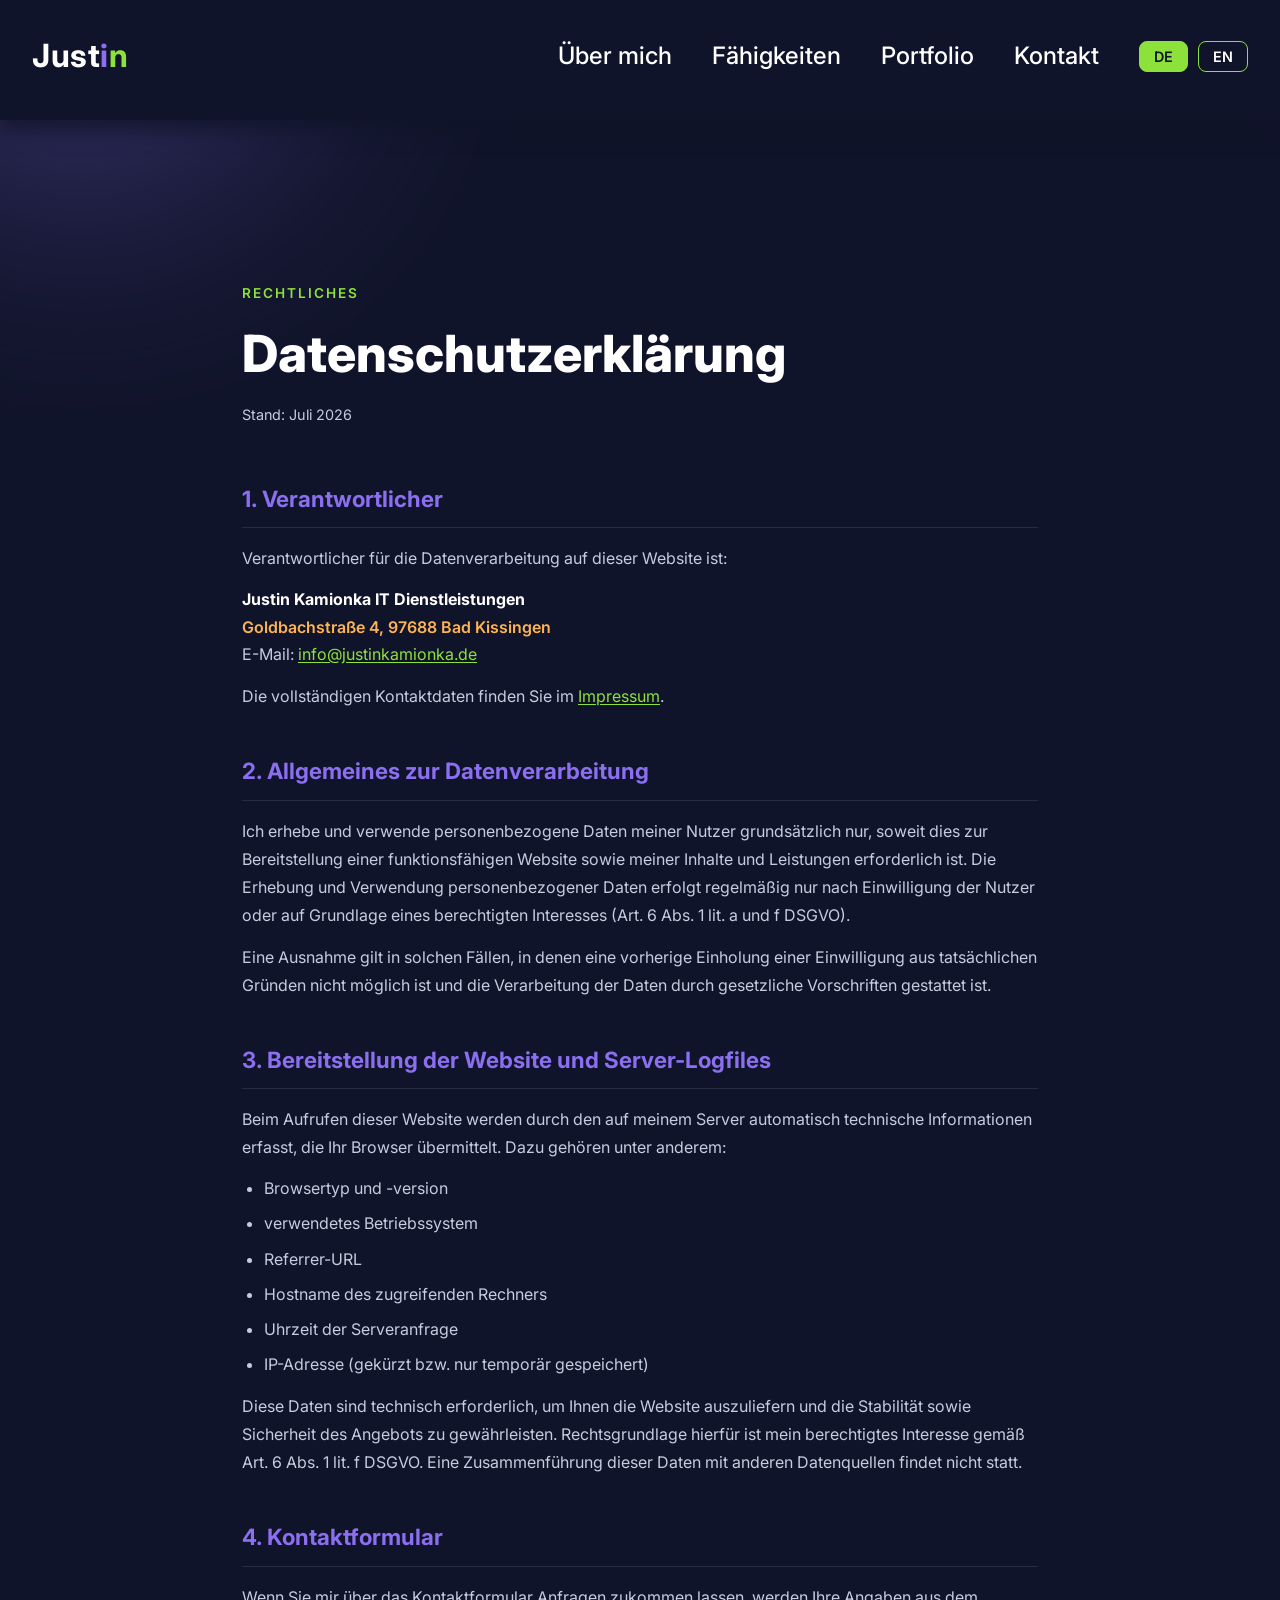
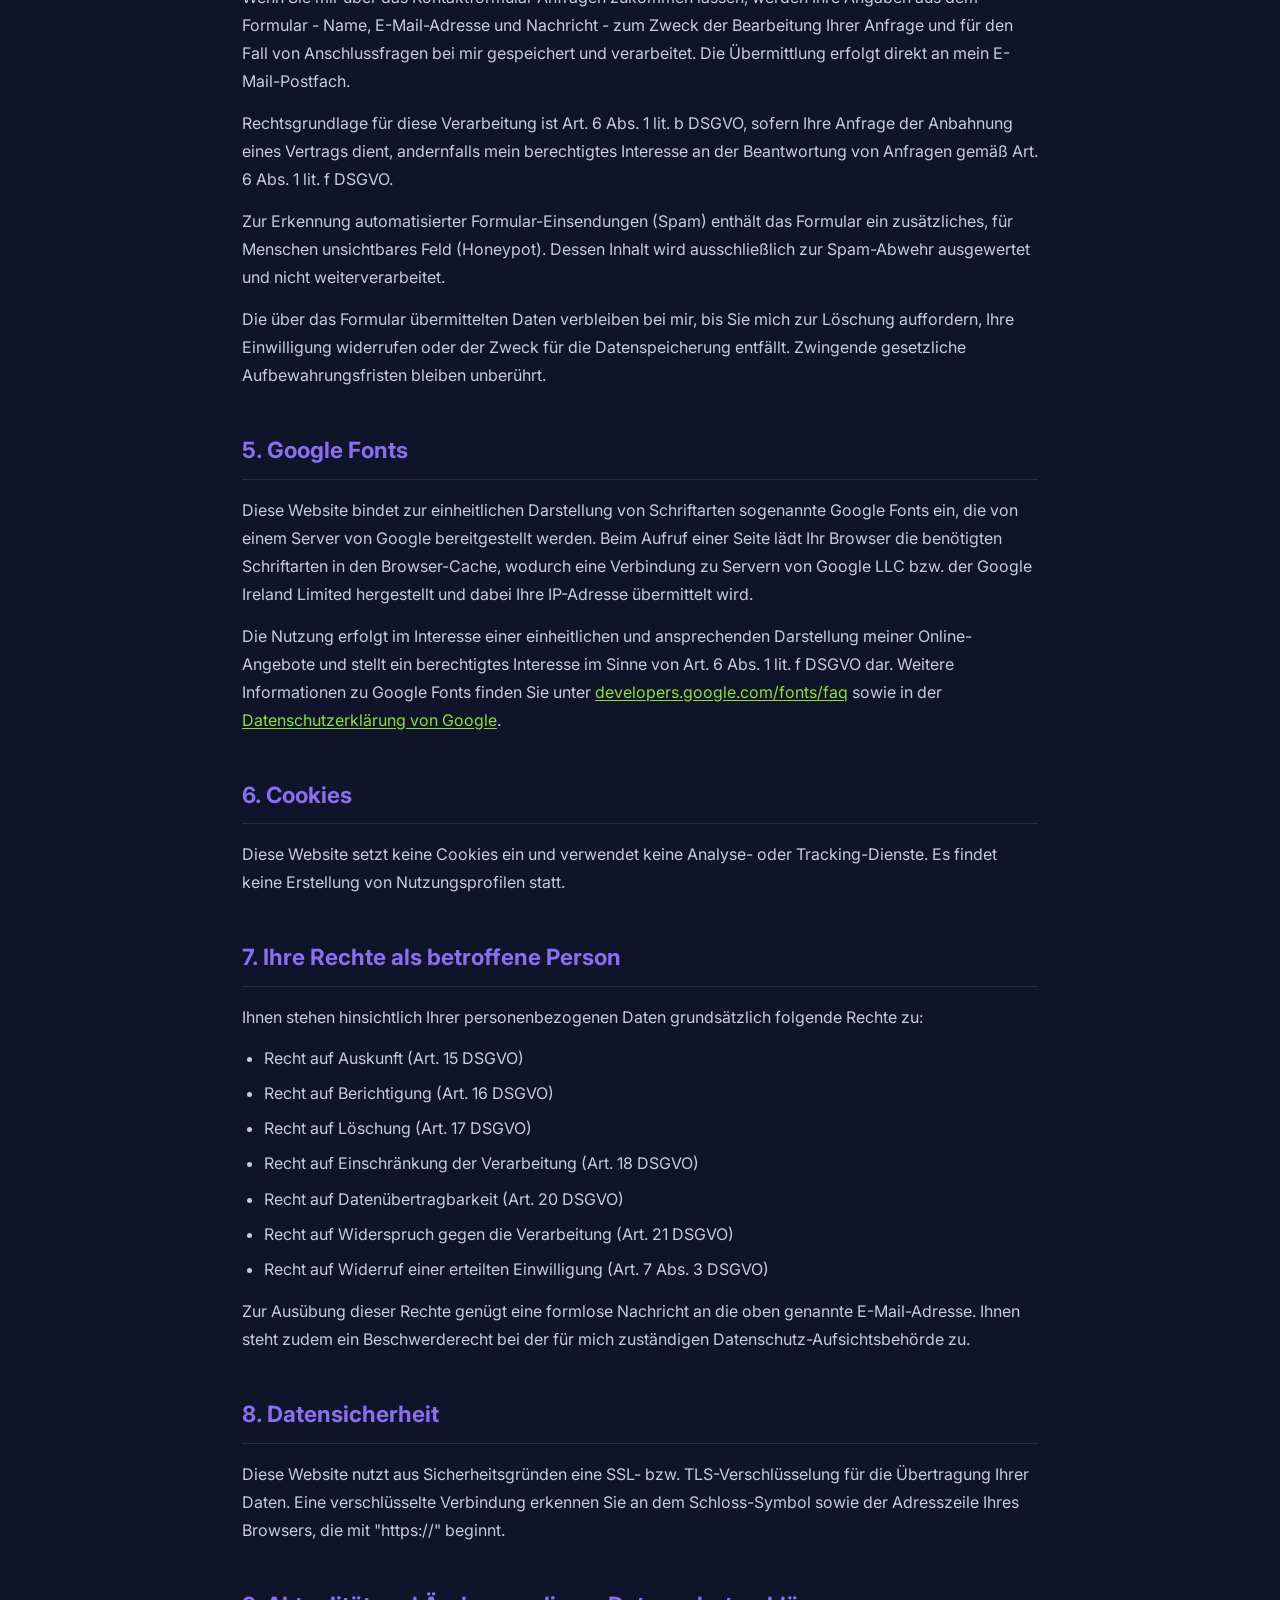
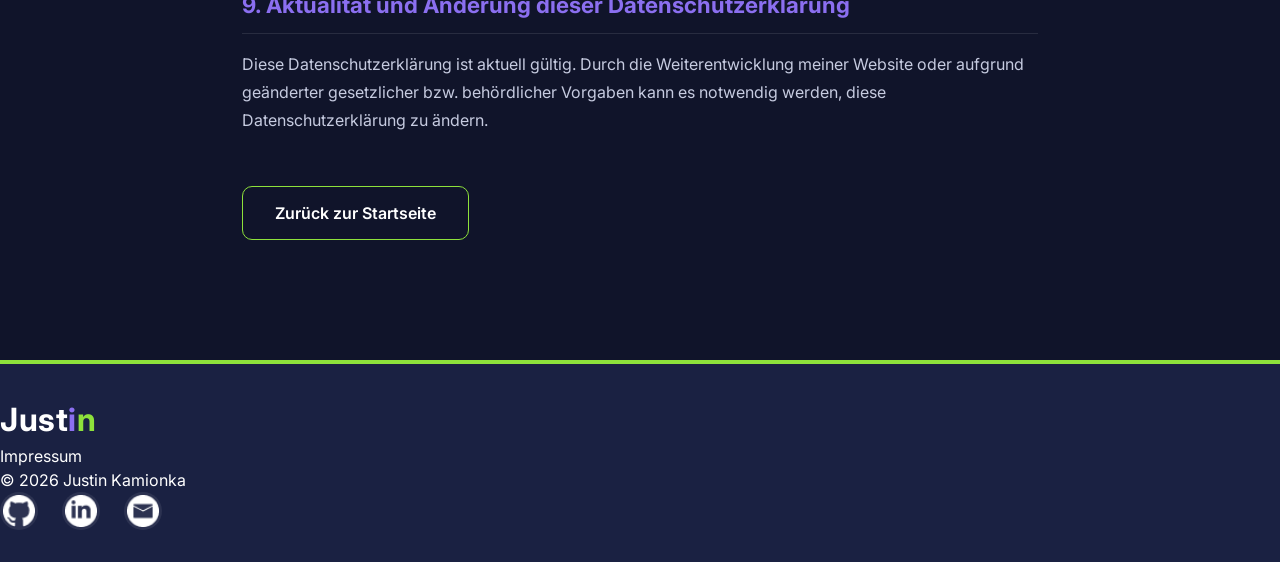
==== commit 00dc08cd: "Fix Bugs and Widescreen" ====
--- a/datenschutz.html
+++ b/datenschutz.html
@@ -4,6 +4,7 @@
     <meta charset="UTF-8" />
     <meta name="viewport" content="width=device-width, initial-scale=1.0" />
     <title>Datenschutzerklärung - Justin Kamionka</title>
+    <link rel="icon" type="image/x-icon" href="./assets/icons/favicon.png" />
 
     <link rel="preconnect" href="https://fonts.googleapis.com" />
     <link rel="preconnect" href="https://fonts.gstatic.com" crossorigin />
@@ -17,6 +18,7 @@
     <link rel="stylesheet" href="./css/respo.css" />
     <link rel="stylesheet" href="./css/legal.css" />
 
+    <script src="./js/translate.js" defer></script>
     <script src="./js/main.js" defer></script>
   </head>
   <body>
@@ -29,10 +31,10 @@
 
         <div class="nav-menu" id="navMenu">
           <nav class="nav-links">
-            <a href="./index.html#about">Über mich</a>
-            <a href="./index.html#skills">Fähigkeiten</a>
-            <a href="./index.html#portfolio">Portfolio</a>
-            <a href="./index.html#contact">Kontakt</a>
+            <a href="./index.html#about" data-i18n="nav.about">Über mich</a>
+            <a href="./index.html#skills" data-i18n="nav.skills">Fähigkeiten</a>
+            <a href="./index.html#portfolio" data-i18n="nav.portfolio">Portfolio</a>
+            <a href="./index.html#contact" data-i18n="nav.contact">Kontakt</a>
           </nav>
 
           <div class="lang-switch">
@@ -46,6 +48,7 @@
           id="navToggle"
           type="button"
           aria-label="Menü öffnen"
+          data-i18n-aria="nav.toggleAria"
           aria-expanded="false"
           aria-controls="navMenu"
         >
@@ -73,58 +76,78 @@
       </div>
     </header>
 
+    <!--
+      Datenschutzerklärung. Layout/Styling: css/legal.css.
+      Alle Überschriften/Texte kommen über data-i18n(-html) aus den
+      "datenschutz.*"-Keys in js/translate.js - dieses Markup ist reine
+      Struktur. Neuer Abschnitt = neuer ".legal-section"-Block nach
+      demselben Muster + passende Keys in translate.js (beide Sprachen!).
+    -->
     <section class="legal">
       <div class="legal-glow"></div>
 
       <div class="legal-container">
         <div class="legal-header">
-          <span class="legal-eyebrow">Rechtliches</span>
-          <h1>Datenschutzerklärung</h1>
-          <p class="legal-updated">Stand: Juli 2026</p>
-        </div>
-
-        <div class="legal-section">
-          <h2>1. Verantwortlicher</h2>
-          <p>Verantwortlicher für die Datenverarbeitung auf dieser Website ist:</p>
-          <address class="legal-address">
+          <span class="legal-eyebrow" data-i18n="legal.eyebrow"
+            >Rechtliches</span
+          >
+          <h1 data-i18n="datenschutz.title">Datenschutzerklärung</h1>
+          <p class="legal-updated" data-i18n="datenschutz.updated">
+            Stand: Juli 2026
+          </p>
+        </div>
+
+        <!-- Abschnitt 1: Verantwortlicher -->
+        <div class="legal-section">
+          <h2 data-i18n="datenschutz.s1.h">1. Verantwortlicher</h2>
+          <p data-i18n="datenschutz.s1.p1">
+            Verantwortlicher für die Datenverarbeitung auf dieser Website ist:
+          </p>
+          <address class="legal-address" data-i18n-html="datenschutz.s1.address">
             <strong>Justin Kamionka IT Dienstleistungen</strong><br />
-            <span class="legal-placeholder">Goldbachstraße 4, 97688 Bad Kissingen</span><br />
+            <span class="legal-placeholder"
+              >Goldbachstraße 4, 97688 Bad Kissingen</span
+            ><br />
             E-Mail:
             <a href="mailto:info@justinkamionka.de">info@justinkamionka.de</a>
           </address>
-          <p>
+          <p data-i18n-html="datenschutz.s1.p2">
             Die vollständigen Kontaktdaten finden Sie im
             <a href="./impressum.html">Impressum</a>.
           </p>
         </div>
 
         <div class="legal-section">
-          <h2>2. Allgemeines zur Datenverarbeitung</h2>
-          <p>
+          <h2 data-i18n="datenschutz.s2.h">
+            2. Allgemeines zur Datenverarbeitung
+          </h2>
+          <p data-i18n="datenschutz.s2.p1">
             Ich erhebe und verwende personenbezogene Daten meiner Nutzer
             grundsätzlich nur, soweit dies zur Bereitstellung einer
             funktionsfähigen Website sowie meiner Inhalte und Leistungen
             erforderlich ist. Die Erhebung und Verwendung personenbezogener
             Daten erfolgt regelmäßig nur nach Einwilligung der Nutzer oder auf
-            Grundlage eines berechtigten Interesses (Art. 6 Abs. 1 lit. a und
-            f DSGVO).
-          </p>
-          <p>
+            Grundlage eines berechtigten Interesses (Art. 6 Abs. 1 lit. a und f
+            DSGVO).
+          </p>
+          <p data-i18n="datenschutz.s2.p2">
             Eine Ausnahme gilt in solchen Fällen, in denen eine vorherige
-            Einholung einer Einwilligung aus tatsächlichen Gründen nicht
-            möglich ist und die Verarbeitung der Daten durch gesetzliche
-            Vorschriften gestattet ist.
-          </p>
-        </div>
-
-        <div class="legal-section">
-          <h2>3. Bereitstellung der Website und Server-Logfiles</h2>
-          <p>
+            Einholung einer Einwilligung aus tatsächlichen Gründen nicht möglich
+            ist und die Verarbeitung der Daten durch gesetzliche Vorschriften
+            gestattet ist.
+          </p>
+        </div>
+
+        <div class="legal-section">
+          <h2 data-i18n="datenschutz.s3.h">
+            3. Bereitstellung der Website und Server-Logfiles
+          </h2>
+          <p data-i18n="datenschutz.s3.p1">
             Beim Aufrufen dieser Website werden durch den auf meinem Server
             automatisch technische Informationen erfasst, die Ihr Browser
             übermittelt. Dazu gehören unter anderem:
           </p>
-          <ul>
+          <ul data-i18n-html="datenschutz.s3.list">
             <li>Browsertyp und -version</li>
             <li>verwendetes Betriebssystem</li>
             <li>Referrer-URL</li>
@@ -132,60 +155,59 @@
             <li>Uhrzeit der Serveranfrage</li>
             <li>IP-Adresse (gekürzt bzw. nur temporär gespeichert)</li>
           </ul>
-          <p>
+          <p data-i18n="datenschutz.s3.p2">
             Diese Daten sind technisch erforderlich, um Ihnen die Website
-            auszuliefern und die Stabilität sowie Sicherheit des Angebots
-            zu gewährleisten. Rechtsgrundlage hierfür ist mein berechtigtes
+            auszuliefern und die Stabilität sowie Sicherheit des Angebots zu
+            gewährleisten. Rechtsgrundlage hierfür ist mein berechtigtes
             Interesse gemäß Art. 6 Abs. 1 lit. f DSGVO. Eine Zusammenführung
             dieser Daten mit anderen Datenquellen findet nicht statt.
           </p>
         </div>
 
         <div class="legal-section">
-          <h2>4. Kontaktformular</h2>
-          <p>
+          <h2 data-i18n="datenschutz.s4.h">4. Kontaktformular</h2>
+          <p data-i18n="datenschutz.s4.p1">
             Wenn Sie mir über das Kontaktformular Anfragen zukommen lassen,
             werden Ihre Angaben aus dem Formular - Name, E-Mail-Adresse und
-            Nachricht - zum Zweck der Bearbeitung Ihrer Anfrage und für den
-            Fall von Anschlussfragen bei mir gespeichert und verarbeitet.
-            Die Übermittlung erfolgt direkt an mein E-Mail-Postfach.
-          </p>
-          <p>
+            Nachricht - zum Zweck der Bearbeitung Ihrer Anfrage und für den Fall
+            von Anschlussfragen bei mir gespeichert und verarbeitet. Die
+            Übermittlung erfolgt direkt an mein E-Mail-Postfach.
+          </p>
+          <p data-i18n="datenschutz.s4.p2">
             Rechtsgrundlage für diese Verarbeitung ist Art. 6 Abs. 1 lit. b
             DSGVO, sofern Ihre Anfrage der Anbahnung eines Vertrags dient,
             andernfalls mein berechtigtes Interesse an der Beantwortung von
             Anfragen gemäß Art. 6 Abs. 1 lit. f DSGVO.
           </p>
-          <p>
+          <p data-i18n="datenschutz.s4.p3">
             Zur Erkennung automatisierter Formular-Einsendungen (Spam) enthält
             das Formular ein zusätzliches, für Menschen unsichtbares Feld
             (Honeypot). Dessen Inhalt wird ausschließlich zur Spam-Abwehr
             ausgewertet und nicht weiterverarbeitet.
           </p>
-          <p>
+          <p data-i18n="datenschutz.s4.p4">
             Die über das Formular übermittelten Daten verbleiben bei mir, bis
-            Sie mich zur Löschung auffordern, Ihre Einwilligung widerrufen
-            oder der Zweck für die Datenspeicherung entfällt. Zwingende
-            gesetzliche Aufbewahrungsfristen bleiben unberührt.
-          </p>
-        </div>
-
-        <div class="legal-section">
-          <h2>5. Google Fonts</h2>
-          <p>
-            Diese Website bindet zur einheitlichen Darstellung von
-            Schriftarten sogenannte Google Fonts ein, die von einem Server
-            von Google bereitgestellt werden. Beim Aufruf einer Seite lädt
-            Ihr Browser die benötigten Schriftarten in den
-            Browser-Cache, wodurch eine Verbindung zu Servern von Google
-            LLC bzw. der Google Ireland Limited hergestellt und dabei Ihre
-            IP-Adresse übermittelt wird.
-          </p>
-          <p>
+            Sie mich zur Löschung auffordern, Ihre Einwilligung widerrufen oder
+            der Zweck für die Datenspeicherung entfällt. Zwingende gesetzliche
+            Aufbewahrungsfristen bleiben unberührt.
+          </p>
+        </div>
+
+        <div class="legal-section">
+          <h2 data-i18n="datenschutz.s5.h">5. Google Fonts</h2>
+          <p data-i18n="datenschutz.s5.p1">
+            Diese Website bindet zur einheitlichen Darstellung von Schriftarten
+            sogenannte Google Fonts ein, die von einem Server von Google
+            bereitgestellt werden. Beim Aufruf einer Seite lädt Ihr Browser die
+            benötigten Schriftarten in den Browser-Cache, wodurch eine
+            Verbindung zu Servern von Google LLC bzw. der Google Ireland Limited
+            hergestellt und dabei Ihre IP-Adresse übermittelt wird.
+          </p>
+          <p data-i18n-html="datenschutz.s5.p2">
             Die Nutzung erfolgt im Interesse einer einheitlichen und
             ansprechenden Darstellung meiner Online-Angebote und stellt ein
-            berechtigtes Interesse im Sinne von Art. 6 Abs. 1 lit. f DSGVO
-            dar. Weitere Informationen zu Google Fonts finden Sie unter
+            berechtigtes Interesse im Sinne von Art. 6 Abs. 1 lit. f DSGVO dar.
+            Weitere Informationen zu Google Fonts finden Sie unter
             <a
               href="https://developers.google.com/fonts/faq"
               target="_blank"
@@ -203,50 +225,58 @@
         </div>
 
         <div class="legal-section">
-          <h2>6. Cookies</h2>
-          <p>
-            Diese Website setzt keine Cookies ein und verwendet keine
-            Analyse- oder Tracking-Dienste. Es findet keine Erstellung von
+          <h2 data-i18n="datenschutz.s6.h">6. Cookies</h2>
+          <p data-i18n="datenschutz.s6.p1">
+            Diese Website setzt keine Cookies ein und verwendet keine Analyse-
+            oder Tracking-Dienste. Es findet keine Erstellung von
             Nutzungsprofilen statt.
           </p>
         </div>
 
         <div class="legal-section">
-          <h2>7. Ihre Rechte als betroffene Person</h2>
-          <p>
+          <h2 data-i18n="datenschutz.s7.h">
+            7. Ihre Rechte als betroffene Person
+          </h2>
+          <p data-i18n="datenschutz.s7.p1">
             Ihnen stehen hinsichtlich Ihrer personenbezogenen Daten
             grundsätzlich folgende Rechte zu:
           </p>
-          <ul>
+          <ul data-i18n-html="datenschutz.s7.list">
             <li>Recht auf Auskunft (Art. 15 DSGVO)</li>
             <li>Recht auf Berichtigung (Art. 16 DSGVO)</li>
             <li>Recht auf Löschung (Art. 17 DSGVO)</li>
             <li>Recht auf Einschränkung der Verarbeitung (Art. 18 DSGVO)</li>
             <li>Recht auf Datenübertragbarkeit (Art. 20 DSGVO)</li>
-            <li>Recht auf Widerspruch gegen die Verarbeitung (Art. 21 DSGVO)</li>
-            <li>Recht auf Widerruf einer erteilten Einwilligung (Art. 7 Abs. 3 DSGVO)</li>
+            <li>
+              Recht auf Widerspruch gegen die Verarbeitung (Art. 21 DSGVO)
+            </li>
+            <li>
+              Recht auf Widerruf einer erteilten Einwilligung (Art. 7 Abs. 3
+              DSGVO)
+            </li>
           </ul>
-          <p>
+          <p data-i18n="datenschutz.s7.p2">
             Zur Ausübung dieser Rechte genügt eine formlose Nachricht an die
-            oben genannte E-Mail-Adresse. Ihnen steht zudem ein
-            Beschwerderecht bei der für mich zuständigen
-            Datenschutz-Aufsichtsbehörde zu.
-          </p>
-        </div>
-
-        <div class="legal-section">
-          <h2>8. Datensicherheit</h2>
-          <p>
+            oben genannte E-Mail-Adresse. Ihnen steht zudem ein Beschwerderecht
+            bei der für mich zuständigen Datenschutz-Aufsichtsbehörde zu.
+          </p>
+        </div>
+
+        <div class="legal-section">
+          <h2 data-i18n="datenschutz.s8.h">8. Datensicherheit</h2>
+          <p data-i18n="datenschutz.s8.p1">
             Diese Website nutzt aus Sicherheitsgründen eine SSL- bzw.
             TLS-Verschlüsselung für die Übertragung Ihrer Daten. Eine
-            verschlüsselte Verbindung erkennen Sie an dem Schloss-Symbol
-            sowie der Adresszeile Ihres Browsers, die mit "https://" beginnt.
-          </p>
-        </div>
-
-        <div class="legal-section">
-          <h2>9. Aktualität und Änderung dieser Datenschutzerklärung</h2>
-          <p>
+            verschlüsselte Verbindung erkennen Sie an dem Schloss-Symbol sowie
+            der Adresszeile Ihres Browsers, die mit "https://" beginnt.
+          </p>
+        </div>
+
+        <div class="legal-section">
+          <h2 data-i18n="datenschutz.s9.h">
+            9. Aktualität und Änderung dieser Datenschutzerklärung
+          </h2>
+          <p data-i18n="datenschutz.s9.p1">
             Diese Datenschutzerklärung ist aktuell gültig. Durch die
             Weiterentwicklung meiner Website oder aufgrund geänderter
             gesetzlicher bzw. behördlicher Vorgaben kann es notwendig werden,
@@ -254,7 +284,12 @@
           </p>
         </div>
 
-        <a class="btn-secondary legal-back" href="./index.html">Zurück zur Startseite</a>
+        <a
+          class="btn-secondary legal-back"
+          href="./index.html"
+          data-i18n="legal.back"
+          >Zurück zur Startseite</a
+        >
       </div>
     </section>
 
@@ -266,16 +301,24 @@
           >Just<span class="logo-i">i</span
           ><span class="logo-accent">n</span></a
         >
-        <a href="./impressum.html">Impressum</a>
+        <a href="./impressum.html" data-i18n="footer.impressum">Impressum</a>
       </div>
       <div class="footer-content">
-        <p>&copy; 2024 Justin Kamionka</p>
+        <p data-i18n="footer.copyright">&copy; 2024 Justin Kamionka</p>
       </div>
       <div class="footer-links">
-        <a class="social-icon" href="https://github.com/jxstin-kamionka" target="_blank" rel="noopener noreferrer"
+        <a
+          class="social-icon"
+          href="https://github.com/jxstin-kamionka"
+          target="_blank"
+          rel="noopener noreferrer"
           ><img src="./assets/icons/GitHub.png" alt="GitHub"
         /></a>
-        <a class="social-icon" href="https://www.linkedin.com/in/justin-kamionka-54734835a/" target="_blank" rel="noopener noreferrer "
+        <a
+          class="social-icon"
+          href="https://www.linkedin.com/in/justin-kamionka-54734835a/"
+          target="_blank"
+          rel="noopener noreferrer "
           ><img src="./assets/icons/Linkedin button.png" alt="LinkedIn"
         /></a>
         <a class="social-icon" href="mailto:info@justinkamionka.de"
--- a/css/style.css
+++ b/css/style.css
@@ -12,7 +12,7 @@
 
 body {
   font-family: "Inter", "Segoe UI", Arial, sans-serif;
-  background-color: #10142a;
+  background-color: var(--color-bg-light);
   color: #ffffff;
   line-height: 1.5;
   overflow-x: hidden;
@@ -38,7 +38,11 @@
   border: none;
 }
 
-/* ---------- Variables ---------- */
+/* ---------- Variables ----------
+   Zentrale Design-Tokens. Farben und die Container-Breite werden im
+   gesamten Projekt (inkl. respo.css, legal.css, animation.css) über
+   diese Variablen referenziert - hier anpassen wirkt global.
+*/
 :root {
   --color-bg-dark: #10142a;
   --color-bg-light: #1a2142;
@@ -46,7 +50,7 @@
   --color-purple: #8b6ff0;
   --color-white: #ffffff;
   --color-muted: #c6cbe0;
-  --container-width: 1300px;
+  --container-width: 1440px;
 }
 
 .container {
@@ -103,14 +107,33 @@
 }
 
 .nav-links a {
+  position: relative;
   font-size: 1.5rem;
   font-weight: 500;
   color: var(--color-white);
   transition: color 0.2s ease;
 }
 
+.nav-links a::after {
+  content: "";
+  position: absolute;
+  left: 0;
+  bottom: -6px;
+  width: 100%;
+  height: 2px;
+  background: var(--color-green);
+  transform: scaleX(0);
+  transform-origin: right;
+  transition: transform 0.25s ease;
+}
+
 .nav-links a:hover {
   color: var(--color-green);
+}
+
+.nav-links a:hover::after {
+  transform: scaleX(1);
+  transform-origin: left;
 }
 
 .lang-switch {
@@ -190,17 +213,23 @@
   box-shadow: 0px 10px 18px rgba(16, 20, 42, 0.8);
 }
 
+/* Nutzt die in index.html per <svg><clipPath id="heroCurve"> definierte Kurve,
+   um die helle Fläche hinter dem Portrait geschwungen abzuschneiden. */
 .hero::after {
   content: "";
   position: absolute;
   inset: 0;
+  z-index: 0;
   background: var(--color-bg-light);
   clip-path: url(#heroCurve);
-  z-index: 1;
-}
-
+}
+
+/* Unscharfe Farbflecken hinter dem Portrait; die "sanft pulsierende"
+   Animation dieser Blobs steckt in css/animation.css (glow-pulse). */
 .hero-glow {
   position: absolute;
+  top: 50%;
+  left: 50%;
   border-radius: 50%;
   filter: blur(90px);
   z-index: 0;
@@ -210,16 +239,14 @@
 .hero-glow--purple {
   width: 400px;
   height: 380px;
-  left: 4%;
-  top: 28%;
+  transform: translate(calc(-50% - 50px), calc(-50% - 10px));
   background: var(--color-purple);
 }
 
 .hero-glow--green {
   width: 380px;
   height: 380px;
-  left: 20%;
-  top: 30%;
+  transform: translate(calc(-50% + 40px), -50%);
   background: var(--color-green);
 }
 
@@ -232,6 +259,7 @@
   height: calc(100dvh - 120px);
   display: flex;
   align-items: center;
+  justify-content: center;
   gap: 40px;
 }
 
@@ -243,7 +271,23 @@
   z-index: 0;
 }
 
+.hero-image::before {
+  content: "";
+  display: none;
+  position: absolute;
+  z-index: -1;
+  bottom: 0;
+  top: 30%;
+  left: 20%;
+  width: 190%;
+  max-width: 900px;
+  background: var(--color-bg-light);
+  clip-path: url(#heroCurve);
+}
+
 .hero-image img {
+  position: relative;
+  z-index: 1;
   width: 100%;
   height: auto;
   object-fit: contain;
@@ -419,9 +463,11 @@
 
 /* ---------- About ---------- */
 .about {
+  position: relative;
   background: var(--color-bg-light);
   padding: 80px 0 100px;
   width: 100%;
+  overflow: hidden;
 }
 
 .about-inner {
@@ -506,6 +552,11 @@
   border-radius: 50%;
   border: 3px solid var(--color-green);
   overflow: hidden;
+  transition: transform 0.35s ease;
+}
+
+.about-photo:hover .about-photo-circle {
+  transform: scale(1.04);
 }
 
 .about-photo-circle img {
@@ -518,7 +569,7 @@
   position: absolute;
   top: 50%;
   left: 380px;
-  width: 100%;
+  width: 100vw;
   overflow: hidden;
   height: 2px;
   background: var(--color-green);
@@ -534,10 +585,13 @@
   overflow: hidden;
 }
 
+/* max(...) hält den Glow-Blob innerhalb des Viewports: er sitzt normalerweise
+   links außerhalb des zentrierten Containers, weicht aber auf 20px Abstand
+   zurück, sobald der Viewport schmaler als --container-width wird. */
 .skills-glow {
   position: absolute;
-  left: -12%;
-  bottom: -15%;
+  left: max(20px, calc((100% - var(--container-width)) / 2 - 173px));
+  bottom: 85px;
   width: 420px;
   height: 420px;
   border-radius: 50%;
@@ -579,6 +633,14 @@
 .skill-icon {
   width: 88px;
   height: auto;
+  transition:
+    transform 0.3s ease,
+    filter 0.3s ease;
+}
+
+.skill-item:hover .skill-icon {
+  transform: translateY(-6px) scale(1.08);
+  filter: drop-shadow(0 8px 16px rgba(141, 225, 59, 0.45));
 }
 
 .skills-info {
@@ -602,6 +664,7 @@
 .skills-line {
   flex: 1;
   height: 2px;
+  width: 100vw;
   background: linear-gradient(90deg, var(--color-purple), transparent);
 }
 
@@ -671,9 +734,22 @@
 .portfolio-glow--purple {
   width: 420px;
   height: 420px;
-  right: -12%;
-  bottom: 10%;
+  right: max(-173px, calc((100% - var(--container-width)) / 2 - 173px));
+  bottom: 209px;
   background: var(--color-purple);
+}
+
+.portfolio-glow--green {
+  position: absolute;
+  left: max(-173px, calc((100% - var(--container-width)) / 2 - 173px));
+  top: 80px;
+  width: 420px;
+  height: 420px;
+  border-radius: 50%;
+  background: var(--color-green);
+  filter: blur(120px);
+  opacity: 0.5;
+  z-index: 0;
 }
 
 .portfolio-header {
@@ -693,8 +769,7 @@
 }
 
 .portfolio-line-left {
-  justify-self: end;
-  width: 15vw;
+  width: 100%;
   height: 2px;
   background: linear-gradient(90deg, var(--color-purple), transparent);
 }
@@ -724,7 +799,7 @@
 .portfolio-item {
   display: flex;
   align-items: center;
-  justify-content: space-between;
+  justify-content: space-around;
   gap: 60px;
 }
 
@@ -736,6 +811,11 @@
   position: relative;
   flex: 0 0 auto;
   width: min(38vw, 480px);
+  transition: transform 0.35s ease;
+}
+
+.portfolio-image:hover {
+  transform: translateY(-6px) scale(1.02);
 }
 
 .portfolio-laptop {
@@ -746,6 +826,9 @@
   user-select: none;
 }
 
+/* Prozentwerte sind auf das Laptop-Mockup-Bild (laptop.png) abgestimmt,
+   damit der Screenshot exakt im Displaybereich sitzt. Bei einem neuen
+   Mockup-Bild müssen left/top/width/height neu vermessen werden. */
 .portfolio-screenshot {
   position: absolute;
   left: 25.3%;
@@ -777,7 +860,7 @@
 }
 
 .portfolio-desc {
-  color: var(--color-muted);
+  color: white;
   line-height: 1.7;
   margin-bottom: 32px;
 }
@@ -825,7 +908,7 @@
 
 .testimonial-card {
   position: relative;
-  flex: 1 1 640px;
+  min-height: 320px;
   max-width: 760px;
   padding: 48px 56px;
   border: 2px solid var(--color-green);
@@ -880,8 +963,8 @@
 .testimonial-photo-line {
   position: absolute;
   top: 50%;
-  right: -80px;
-  width: 80px;
+  left: 220px;
+  width: 100vw;
   height: 2px;
   background: var(--color-green);
   z-index: 1;
@@ -939,6 +1022,8 @@
 }
 
 /* ---------- Contact ---------- */
+/* Versteckt Inhalte optisch, hält sie aber für Screenreader zugänglich
+   (klassisches "visually hidden" Pattern) - genutzt für Formular-Labels. */
 .sr-only {
   position: absolute;
   width: 1px;
@@ -961,8 +1046,8 @@
 
 .contact-glow {
   position: absolute;
-  left: -12%;
-  bottom: -18%;
+  left: max(20px, calc((100% - var(--container-width)) / 2 - 173px));
+  bottom: 20px;
   width: 460px;
   height: 460px;
   border-radius: 50%;
@@ -987,6 +1072,25 @@
   background: var(--color-purple);
 }
 
+/* Ab hier ist der 1440px-Container ohnehin gekappt, deshalb darf die
+   Deko-Linie hier bis zum echten Bildschirmrand gehen. Bei .portfolio-header
+   sitzt die Überschrift mittig (1fr auto 1fr), bleibt also unverändert.
+   Bei .contact-header steht "Kontakt" rechts, darum bleibt padding-right
+   wie beim normalen Container, damit die Überschrift an Ort und Stelle bleibt. */
+@media (min-width: 1440px) {
+  .portfolio-header {
+    max-width: none;
+    padding-left: 0;
+    padding-right: 0;
+  }
+
+  .contact-header {
+    max-width: none;
+    padding-left: 0;
+    padding-right: max(32px, calc((100% - var(--container-width)) / 2 + 32px));
+  }
+}
+
 .contact-header h2 {
   flex: 0 0 auto;
   font-size: clamp(2.5rem, 5vw, 4rem);
@@ -1029,7 +1133,7 @@
   max-width: 600px;
   display: flex;
   flex-direction: column;
-  gap: 24px;
+  gap: 5px;
 }
 
 .contact-honeypot {
@@ -1084,10 +1188,14 @@
 }
 
 .contact-field-error {
-  display: none;
+  display: block;
   margin-top: 8px;
   color: #ff5c5c;
   font-size: 0.85rem;
+  height: 18px;
+  line-height: 18px;
+  overflow: hidden;
+  visibility: hidden;
 }
 
 .contact-field.has-error input,
@@ -1095,9 +1203,12 @@
   border-color: #ff5c5c;
 }
 
-.contact-field.has-error .contact-field-icon,
+.contact-field.has-error .contact-field-icon {
+  display: block;
+}
+
 .contact-field.has-error .contact-field-error {
-  display: block;
+  visibility: visible;
 }
 
 .contact-checkbox {
@@ -1207,12 +1318,15 @@
 footer {
   position: relative;
   background: var(--color-bg-light);
-  padding: 32px;
-  width: 100%;
-  height: 200px;
+  padding: 32px 0;
+  width: 100%;
+}
+
+.footer-inner {
   display: flex;
   justify-content: space-between;
   align-items: center;
+  min-height: 136px;
 }
 
 .footer-links {
--- a/css/animation.css
+++ b/css/animation.css
@@ -1,12 +1,100 @@
-/* Der Ausgangszustand des Elements vor der Animation */
+/* ==========================================================================
+   Scroll-Reveal: Ausgangszustand der Elemente vor dem Einblenden
+   ========================================================================== */
 .box {
   opacity: 0;
-  transform: opacity(0) translateY(20px); /* Startet leicht nach unten verschoben */
-  transition: all 0.3s ease-out; /* Sorgt für ein sanftes Einblenden */
+  transform: translateY(32px); /* Startet leicht nach unten verschoben */
+  transition:
+    opacity 0.7s cubic-bezier(0.16, 0.84, 0.44, 1),
+    transform 0.7s cubic-bezier(0.16, 0.84, 0.44, 1);
 }
 
-/* Die Klasse, die später per JavaScript hinzugefügt wird */
+/* Die Klasse, die per JavaScript hinzugefügt wird, sobald das Element sichtbar wird */
 .box.sichtbar {
   opacity: 1;
   transform: translateY(0);
-}+}
+
+/* Gestaffeltes Einblenden: Skill-Icons laufen zeilenweise als Welle ein */
+.skills-grid .box:nth-child(4n + 2) {
+  transition-delay: 0.08s;
+}
+
+.skills-grid .box:nth-child(4n + 3) {
+  transition-delay: 0.16s;
+}
+
+.skills-grid .box:nth-child(4n + 4) {
+  transition-delay: 0.24s;
+}
+
+/* ==========================================================================
+   Ambientes Glühen: sanft pulsierende Hintergrund-Blobs
+   ========================================================================== */
+@keyframes glow-pulse {
+  0%,
+  100% {
+    opacity: 0.85;
+  }
+  50% {
+    opacity: 0.5;
+  }
+}
+
+.hero-glow,
+.about-photo-glow,
+.skills-glow,
+.portfolio-glow,
+.contact-glow {
+  animation: glow-pulse 7s ease-in-out infinite;
+}
+
+.hero-glow--green,
+.portfolio-glow--purple,
+.contact-glow {
+  animation-delay: -3.5s;
+}
+
+/* Sanftes Schweben des Hero-Portraits */
+@keyframes float-y {
+  0%,
+  100% {
+    transform: translateY(0);
+  }
+  50% {
+    transform: translateY(-10px);
+  }
+}
+
+.hero-image img {
+  animation: float-y 5s ease-in-out infinite;
+}
+
+/* Weicher Wechsel der Testimonial-Inhalte beim Slide-Wechsel */
+.testimonial-card {
+  transition:
+    opacity 0.2s ease,
+    transform 0.2s ease;
+}
+
+.testimonial-card.is-fading {
+  opacity: 0;
+  transform: translateY(6px);
+}
+
+/* Bewegung reduzieren, wenn vom Nutzer per Systemeinstellung gewünscht */
+@media (prefers-reduced-motion: reduce) {
+  .box {
+    transition: none;
+  }
+
+  .hero-glow,
+  .about-photo-glow,
+  .skills-glow,
+  .portfolio-glow,
+  .contact-glow,
+  .hero-image img,
+  .hero-scroll svg {
+    animation: none;
+  }
+}
--- a/css/respo.css
+++ b/css/respo.css
@@ -1,20 +1,22 @@
-/* ---------- Responsive ---------- */
-@media (min-width: 1440px) {
-  .widescreen {
-    max-width: 1440px;
-    margin: 0 auto;
-  }
-}
-
-@media (max-width: 900px) {
+/* ---------- Responsive ----------
+   Mobile-Anpassungen als Overrides zu style.css/legal.css. Die drei
+   Breakpoints unten sind bewusst gestaffelt: 980px = Tablet/Nav-Umbruch,
+   520px = kleine Handys, 420px = sehr schmale Displays.
+*/
+
+/* Tablet & Mobile: Burger-Menü ersetzt die Desktop-Navigation, Hero und
+   Grid-Layouts stapeln sich untereinander statt nebeneinander. */
+@media (max-width: 980px) {
   .nav-toggle {
     display: flex;
   }
 
+  /* Vollflächiges Overlay-Menü; Sichtbarkeit wird per .is-open aus
+     js/main.js (navToggle-Click-Handler) umgeschaltet. */
   .nav-menu {
     position: fixed;
     inset: 0;
-    top: 120px;
+    top: 60px;
     z-index: 25;
     flex-direction: column;
     justify-content: flex-start;
@@ -31,6 +33,11 @@
       visibility 0.25s ease;
   }
 
+  .navbar {
+    height: 60px !important;
+    padding: 5px !important;
+  }
+
   .nav-menu.is-open {
     opacity: 1;
     visibility: visible;
@@ -65,11 +72,14 @@
   }
 
   footer {
-    flex-direction: column;
-    height: auto;
+    padding: 40px 0;
+    text-align: center;
+  }
+
+  .footer-inner {
+    flex-direction: column;
+    min-height: 0;
     gap: 24px;
-    padding: 40px 20px;
-    text-align: center;
   }
 
   .footer-logo {
@@ -86,23 +96,51 @@
   }
 
   .hero {
-    height: auto;
-    min-height: calc(100dvh - 214px);
+    height: calc(100dvh - 172px);
+    min-height: 0;
+  }
+
+  .hero::after {
+    display: none;
   }
 
   .hero-inner {
-    height: auto;
-    flex-direction: column;
-    justify-content: flex-end;
-    text-align: center;
-    padding-top: 140px;
-    padding-bottom: 60px;
-    gap: 24px;
+    height: calc(100dvh - 172px);
+    flex-direction: column;
+    justify-content: flex-start;
+    text-align: center;
+    padding-top: 24px;
+    padding-bottom: 0px;
+    gap: 0px;
   }
 
   .hero-image {
-    width: min(70vw, 340px);
+    width: min(82vw, 380px);
+    margin-top: min(6vw, 28px);
     align-self: center;
+  }
+
+  .hero-image::before {
+    display: block;
+    z-index: 2;
+    left: 50%;
+    top: 68%;
+    bottom: -10px;
+    width: 100vw;
+    max-width: none;
+    transform: translateX(-50%);
+  }
+
+  .hero-content {
+    position: relative;
+    z-index: 3;
+    height: 100%;
+    width: calc(100% + 64px);
+    margin-left: -32px;
+    margin-right: -32px;
+    justify-content: center;
+    background: var(--color-bg-light);
+    padding: 24px 16px 8px;
   }
 
   .hero-text {
@@ -249,6 +287,7 @@
   }
 }
 
+/* Kleine Handys: engere Innenabstände statt struktureller Umbrüche */
 @media (max-width: 520px) {
   .navbar {
     padding: 20px 0;
@@ -263,6 +302,8 @@
   }
 }
 
+/* Sehr schmale Displays: verkleinert Bild-/Schriftgrößen weiter, damit
+   nichts überläuft */
 @media (max-width: 420px) {
   .skills-grid {
     column-gap: 18px;
@@ -285,8 +326,34 @@
     width: min(45vw, 150px);
   }
 
+  .hero-inner {
+    padding: 0 5px;
+  }
+
+  .hero-content {
+    width: calc(100% + 10px);
+    margin-left: -5px;
+    margin-right: -5px;
+  }
+
+  .hero-iam {
+    font-size: 0.7rem;
+  }
+
+  .hero-split h1 {
+    font-size: 1.4rem;
+  }
+
+  .hero-split p {
+    font-size: 1rem;
+  }
+
   .contact-field input,
   .contact-field textarea {
     padding: 14px 40px 14px 16px;
   }
+
+  .hero-image {
+    margin-top: 10vh;
+  }
 }
--- a/css/legal.css
+++ b/css/legal.css
@@ -1,4 +1,8 @@
-/* ---------- Legal pages (Impressum / Datenschutz) ---------- */
+/* ---------- Legal pages (Impressum / Datenschutz) ----------
+   Gilt für datenschutz.html und impressum.html. Beide Seiten teilen sich
+   dasselbe Markup-Muster (.legal-section-Wiederholungen) - die eigentlichen
+   Texte kommen dynamisch aus js/translate.js über data-i18n(-html).
+*/
 .legal {
   position: relative;
   background: var(--color-bg-dark);
@@ -115,6 +119,8 @@
   color: var(--color-white);
 }
 
+/* Markiert Platzhalter-Angaben (z. B. Adresse), die vor dem Live-Gang noch
+   durch echte Daten ersetzt werden müssen - bewusst auffällig eingefärbt. */
 .legal-placeholder {
   color: #ffb454;
   font-weight: 600;
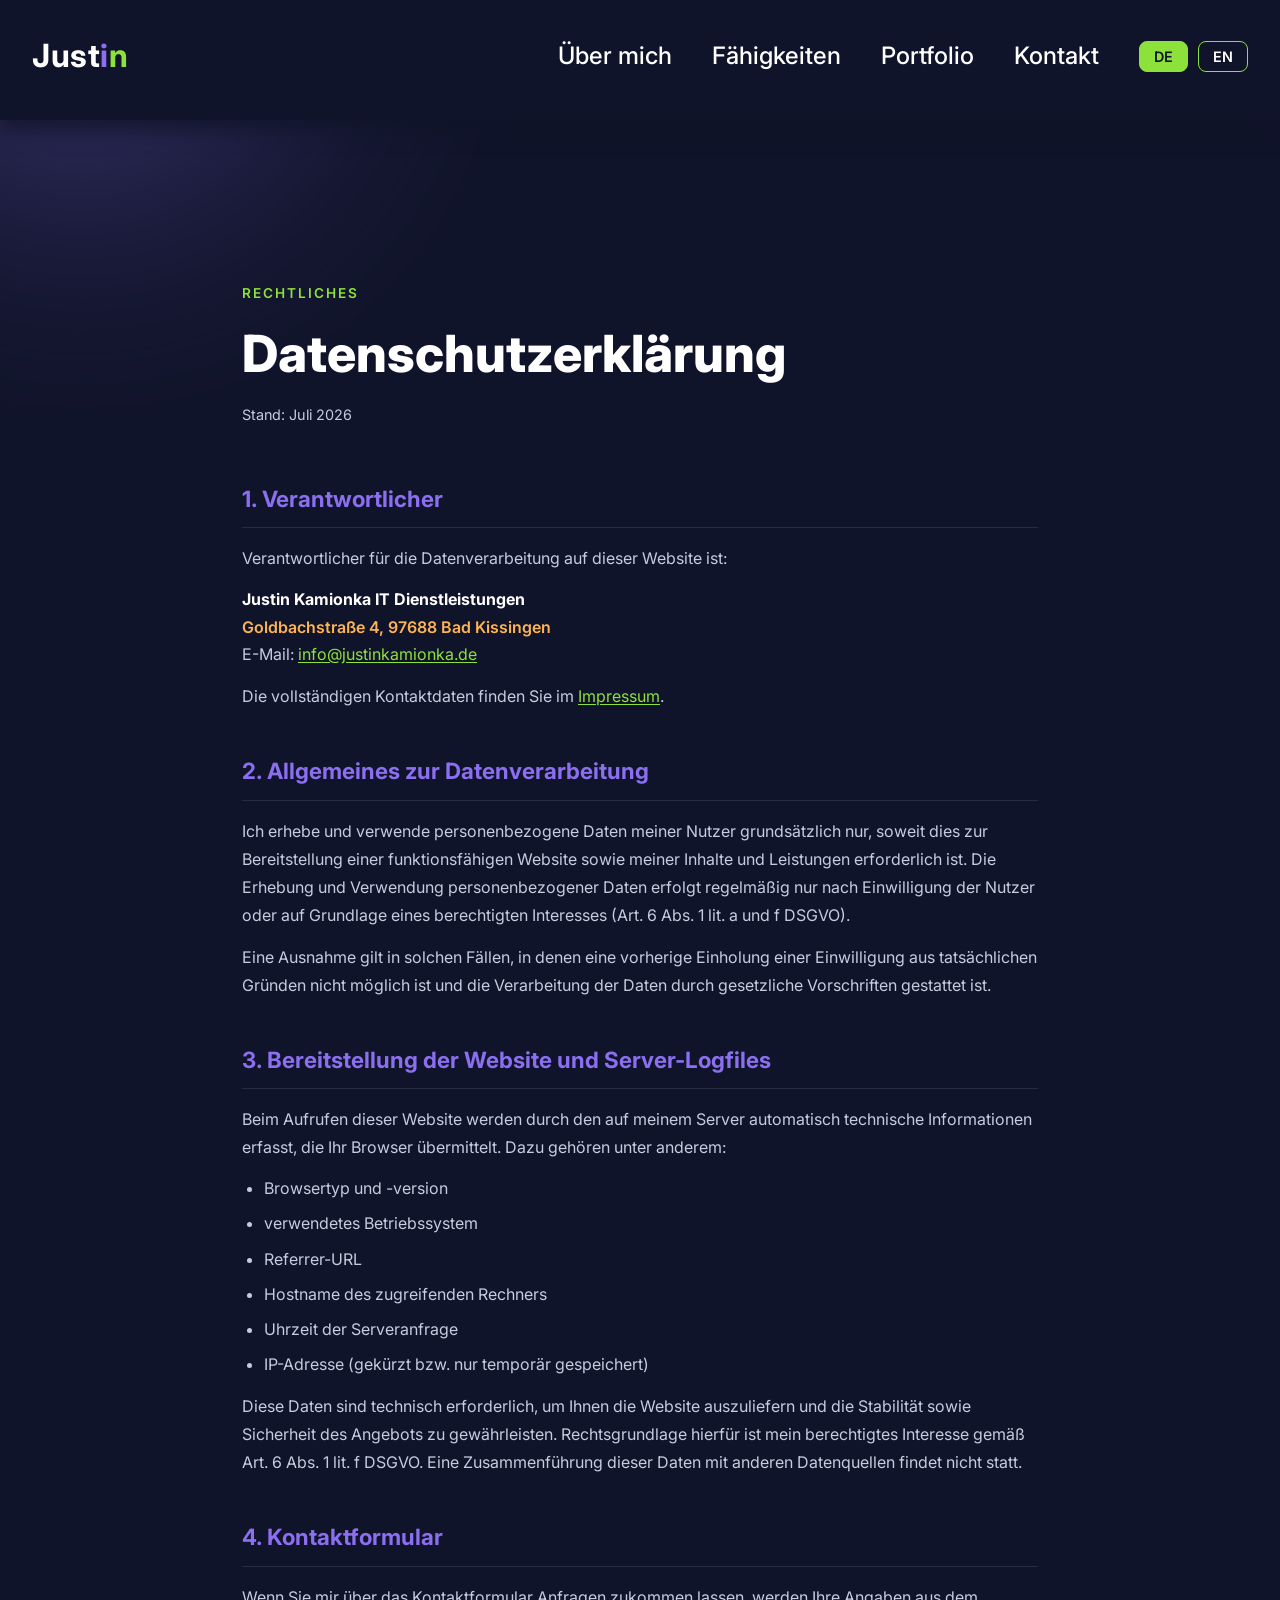
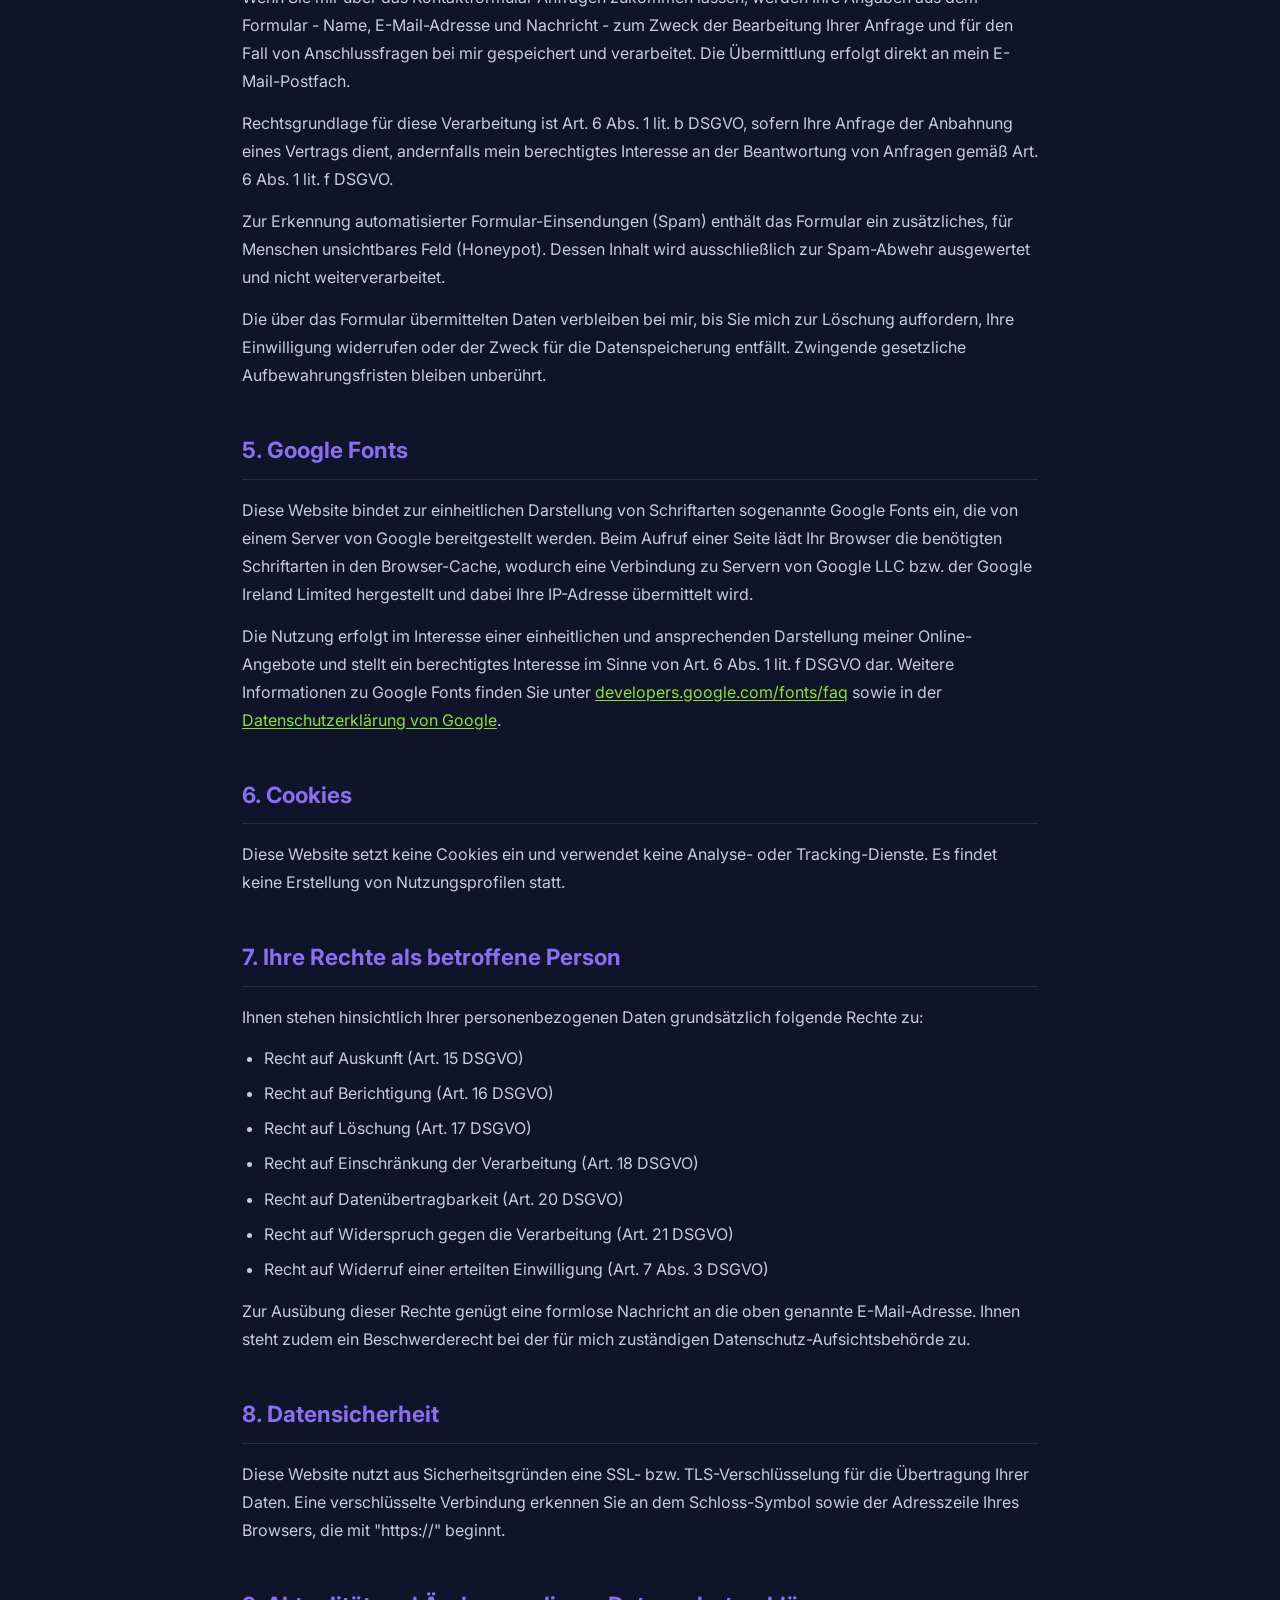
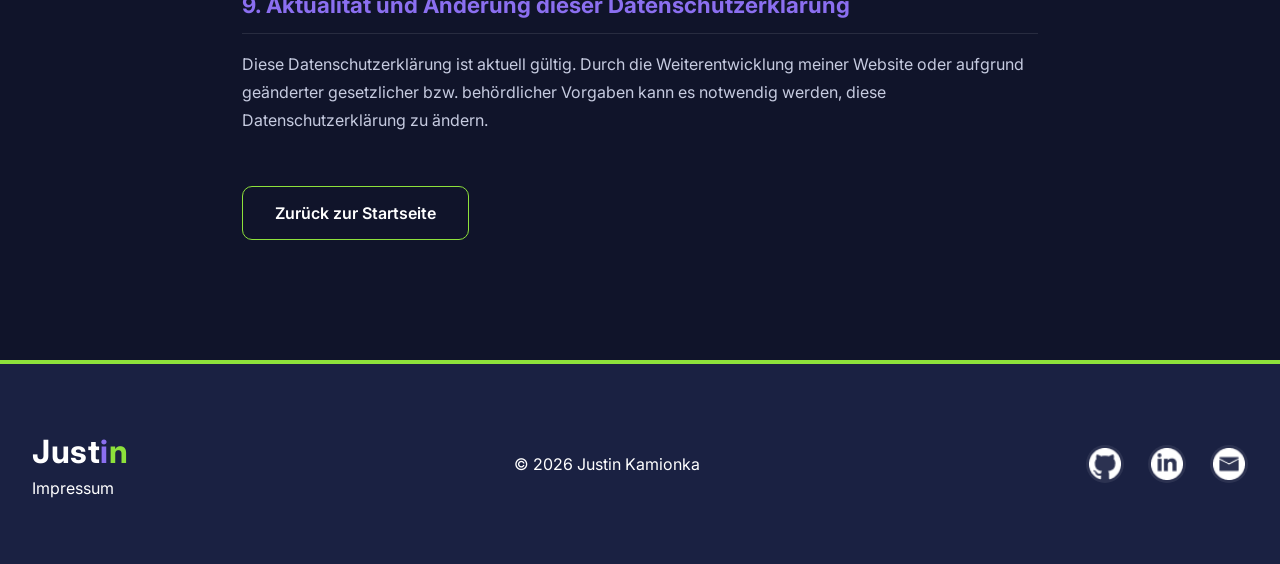
==== commit 6f507225: "Fix the form" ====
--- a/datenschutz.html
+++ b/datenschutz.html
@@ -296,6 +296,7 @@
     <div class="green-line"></div>
 
     <footer class="box">
+      <div class="container footer-inner">
       <div class="footer-logo">
         <a class="logo" href="./index.html#home"
           >Just<span class="logo-i">i</span
@@ -325,6 +326,7 @@
           ><img src="./assets/icons/Email.png" alt="E-Mail"
         /></a>
       </div>
+      </div>
     </footer>
   </body>
 </html>
--- a/css/style.css
+++ b/css/style.css
@@ -60,6 +60,17 @@
   padding: 0 32px;
 }
 
+/* Trägt Navbar + Hero + Social-Bar gemeinsam auf exakt 100dvh, damit der
+   Hero-Bereich (flex: 1 auf .hero) immer die Bildschirmhöhe füllt, egal wie
+   hoch Navbar/Social-Bar gerade real gerendert werden - kein Nachrechnen
+   von Pixel-Werten mehr nötig. Eigener Wrapper statt .widescreen, weil
+   .widescreen die komplette restliche Seite mit umschließt. */
+.hero-screen {
+  height: 100dvh;
+  display: flex;
+  flex-direction: column;
+}
+
 /* ---------- Navbar ---------- */
 .navbar {
   position: sticky;
@@ -205,7 +216,10 @@
 /* ---------- Hero ---------- */
 .hero {
   position: relative;
-  height: calc(100dvh - 214px);
+  /* flex-shrink bewusst 0: Hero darf wachsen (füllt die Reststrecke bis
+     100dvh), aber nie unter die Höhe seines eigenen Inhalts schrumpfen -
+     sonst würde .hero-inner (siehe unten) wieder abgeschnitten. */
+  flex: 1 0 auto;
   width: 100%;
   overflow: hidden;
   background: var(--color-bg-dark);
@@ -256,7 +270,7 @@
   max-width: var(--container-width);
   margin: 0 auto;
   padding: 0 32px;
-  height: calc(100dvh - 120px);
+  height: 100%;
   display: flex;
   align-items: center;
   justify-content: center;
@@ -619,8 +633,10 @@
 
 .skill-item {
   display: flex;
+  flex-direction: column;
   align-items: center;
   justify-content: center;
+  gap: 10px;
   padding-right: 48px;
   border-right: 1px solid rgba(255, 255, 255, 0.1);
 }
@@ -630,12 +646,24 @@
   padding-right: 0;
 }
 
+/* Icons enthalten den Techniknamen als eingebrannten Text im PNG (endet bei
+   Pixelzeile 72 von 88 Breite); wir schneiden das per object-fit weg und
+   zeigen den Namen stattdessen als echten Text unter dem Icon (.skill-name)
+   - barrierefrei statt Rastergrafik-Text. */
 .skill-icon {
   width: 88px;
-  height: auto;
+  aspect-ratio: 88 / 72;
+  object-fit: cover;
+  object-position: top;
   transition:
     transform 0.3s ease,
     filter 0.3s ease;
+}
+
+.skill-name {
+  font-size: 0.85rem;
+  color: var(--color-muted);
+  text-align: center;
 }
 
 .skill-item:hover .skill-icon {
@@ -720,7 +748,18 @@
   background: var(--color-bg-light);
   padding: 100px 0;
   width: 100%;
+  /* kein overflow: hidden hier - würde die position: sticky Bühne von
+     .portfolio-sticky brechen (Sticky braucht einen Vorfahren ohne eigenen
+     Scroll-/Clip-Kontext). Die Glow-Blobs kriegen ihren eigenen Clip-Wrapper
+     unten, statt die ganze Section zu clippen. */
+}
+
+.portfolio-glow-clip {
+  position: absolute;
+  inset: 0;
   overflow: hidden;
+  pointer-events: none;
+  z-index: 0;
 }
 
 .portfolio-glow {
@@ -771,13 +810,13 @@
 .portfolio-line-left {
   width: 100%;
   height: 2px;
-  background: linear-gradient(90deg, var(--color-purple), transparent);
+  background: linear-gradient(90deg, var(--color-purple), var(--color-purple) calc(100% - 120px), transparent);
 }
 
 .portfolio-line {
   width: 100%;
   height: 2px;
-  background: linear-gradient(90deg, transparent, var(--color-purple));
+  background: linear-gradient(90deg, transparent, var(--color-purple) 120px, var(--color-purple));
 }
 
 .portfolio-intro {
@@ -791,16 +830,33 @@
 .portfolio-list {
   position: relative;
   z-index: 1;
-  display: flex;
-  flex-direction: column;
-  gap: 110px;
+  /* 100vh Scrollstrecke pro Projekt: die Sticky-Bühne bleibt so lange
+     fixiert, bis alle Projekte durchgeblättert sind. */
+  height: 300vh;
+}
+
+.portfolio-sticky {
+  position: sticky;
+  top: 0;
+  height: 100vh;
+  overflow: hidden;
 }
 
 .portfolio-item {
+  position: absolute;
+  inset: 0;
   display: flex;
   align-items: center;
   justify-content: space-around;
   gap: 60px;
+  opacity: 0;
+  pointer-events: none;
+  transition: opacity 0.5s ease;
+}
+
+.portfolio-item.is-active {
+  opacity: 1;
+  pointer-events: auto;
 }
 
 .portfolio-item--reverse {
@@ -908,8 +964,11 @@
 
 .testimonial-card {
   position: relative;
-  min-height: 320px;
+  display: flex;
+  flex-direction: column;
+  justify-content: center;
   max-width: 760px;
+  height: 280px;
   padding: 48px 56px;
   border: 2px solid var(--color-green);
   border-radius: 20px;
@@ -1235,6 +1294,10 @@
 
 .contact-checkbox a:hover {
   color: var(--color-green);
+}
+
+.contact-consent.has-error .contact-checkbox {
+  color: #ff8a8a;
 }
 
 .contact-submit {
--- a/css/animation.css
+++ b/css/animation.css
@@ -13,6 +13,21 @@
 .box.sichtbar {
   opacity: 1;
   transform: translateY(0);
+}
+
+/* Richtungsvarianten: seitliches Einschweben statt nur von unten,
+   für zweispaltige Layouts wie den About-Bereich */
+.box-left {
+  transform: translate(-40px, 0);
+}
+
+.box-right {
+  transform: translate(40px, 0);
+}
+
+.box-left.sichtbar,
+.box-right.sichtbar {
+  transform: translate(0, 0);
 }
 
 /* Gestaffeltes Einblenden: Skill-Icons laufen zeilenweise als Welle ein */
--- a/css/respo.css
+++ b/css/respo.css
@@ -95,19 +95,13 @@
     padding-right: 0;
   }
 
-  .hero {
-    height: calc(100dvh - 172px);
-    min-height: 0;
-  }
-
   .hero::after {
     display: none;
   }
 
   .hero-inner {
-    height: calc(100dvh - 172px);
-    flex-direction: column;
-    justify-content: flex-start;
+    flex-direction: column;
+    justify-content: center;
     text-align: center;
     padding-top: 24px;
     padding-bottom: 0px;
@@ -116,13 +110,22 @@
 
   .hero-image {
     width: min(82vw, 380px);
+    height: min(48vh, 380px);
     margin-top: min(6vw, 28px);
     align-self: center;
   }
 
+  /* Höhen-Limit statt reiner Breiten-Skalierung: verhindert, dass der
+     Kopf-Ausschnitt (kein Leerraum im PNG) auf niedrigen/schmalen
+     Viewports oben aus dem Hero-Bereich "rausschaut". */
+  .hero-image img {
+    top: 10px;
+    height: 100%;
+  }
+
   .hero-image::before {
     display: block;
-    z-index: 2;
+    z-index: 0;
     left: 50%;
     top: 68%;
     bottom: -10px;
@@ -189,13 +192,23 @@
   }
 
   .skills-inner {
-    flex-direction: column;
+    flex-direction: column-reverse;
     align-items: center;
   }
 
   .skills-grid {
-    grid-template-columns: repeat(3, auto);
-    justify-content: center;
+    grid-template-columns: repeat(3, 1fr);
+    justify-content: center;
+    column-gap: 24px;
+    row-gap: 32px;
+  }
+
+  /* Feste Icon-Breite entfällt: Icon füllt seine Grid-Spalte (max. 88px),
+     dadurch nie breiter als der Container - kein Clipping auf schmalen
+     Handys mehr, ganz ohne eigenen Breakpoint. */
+  .skill-icon {
+    width: 100%;
+    max-width: 88px;
   }
 
   .skills-info {
@@ -212,6 +225,10 @@
     white-space: normal;
   }
 
+  .portfolio {
+    padding: 0 16px;
+  }
+
   .portfolio-header {
     gap: 16px;
   }
@@ -219,6 +236,7 @@
   .portfolio-item,
   .portfolio-item--reverse {
     flex-direction: column;
+    gap: 0px;
   }
 
   .portfolio-image {
@@ -245,6 +263,7 @@
 
   .testimonial-card {
     max-width: 100%;
+    height: 380px;
     padding: 40px 28px;
   }
 
@@ -267,10 +286,12 @@
   .contact-inner {
     flex-direction: column;
     text-align: center;
+    align-items: center;
   }
 
   .contact-text {
     max-width: 100%;
+    flex: none;
   }
 
   .contact-checkbox {
@@ -297,6 +318,10 @@
     padding: 0 20px;
   }
 
+  .testimonial-card {
+    height: 420px;
+  }
+
   .legal-container {
     padding: 0 20px;
   }
@@ -305,25 +330,24 @@
 /* Sehr schmale Displays: verkleinert Bild-/Schriftgrößen weiter, damit
    nichts überläuft */
 @media (max-width: 420px) {
-  .skills-grid {
-    column-gap: 18px;
-    row-gap: 24px;
-  }
-
-  .skill-icon {
-    width: 58px;
-  }
-
   .hero-image {
     width: min(70vw, 260px);
   }
 
+  .hero-image img {
+    top: 60px;
+  }
+
   .portfolio-image {
     width: min(90vw, 340px);
   }
 
   .testimonial-photo {
     width: min(45vw, 150px);
+  }
+
+  .testimonial-card {
+    height: 460px;
   }
 
   .hero-inner {
@@ -357,3 +381,8 @@
     margin-top: 10vh;
   }
 }
+@media (max-width: 350px) {
+  .hero-image img {
+    margin-top: 20px;
+  }
+}
--- a/css/legal.css
+++ b/css/legal.css
@@ -52,6 +52,7 @@
   font-size: clamp(2.2rem, 4.4vw, 3.2rem);
   font-weight: 800;
   margin-bottom: 12px;
+  overflow-wrap: break-word;
 }
 
 .legal-updated {
